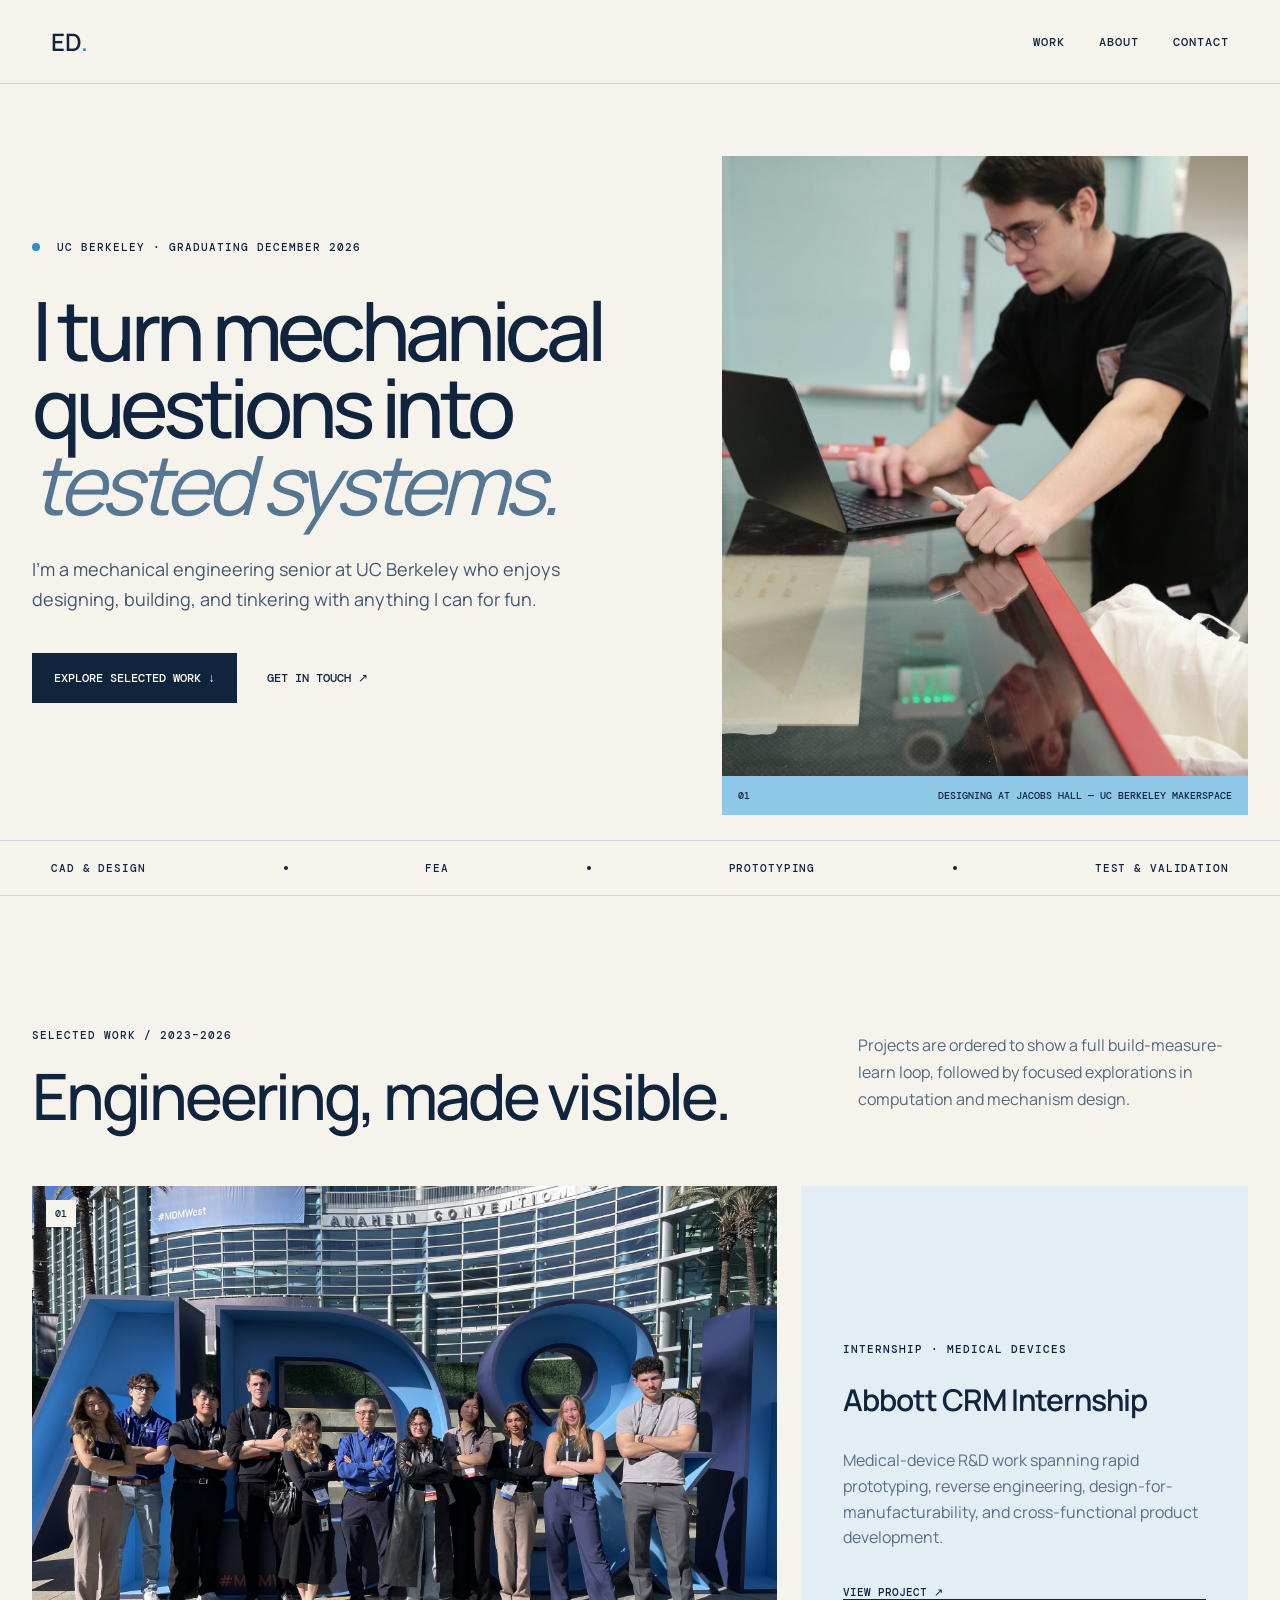
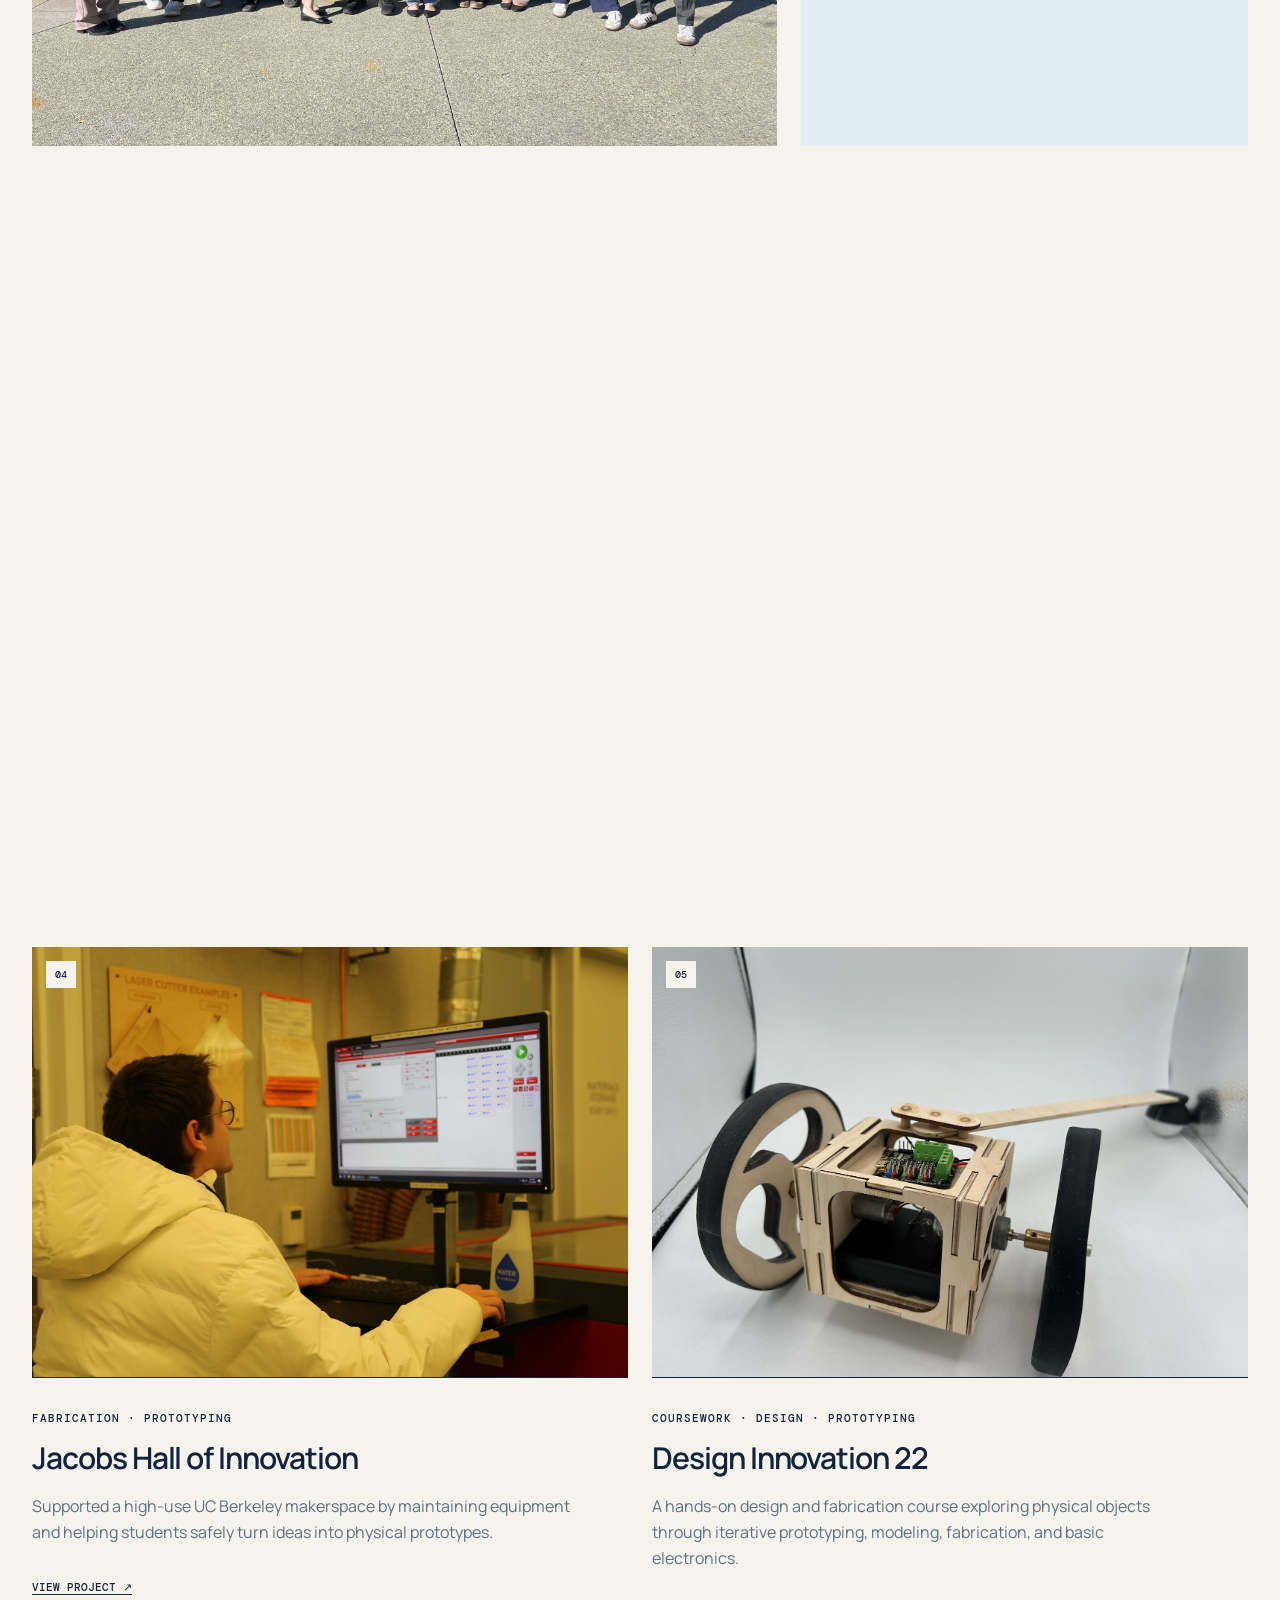
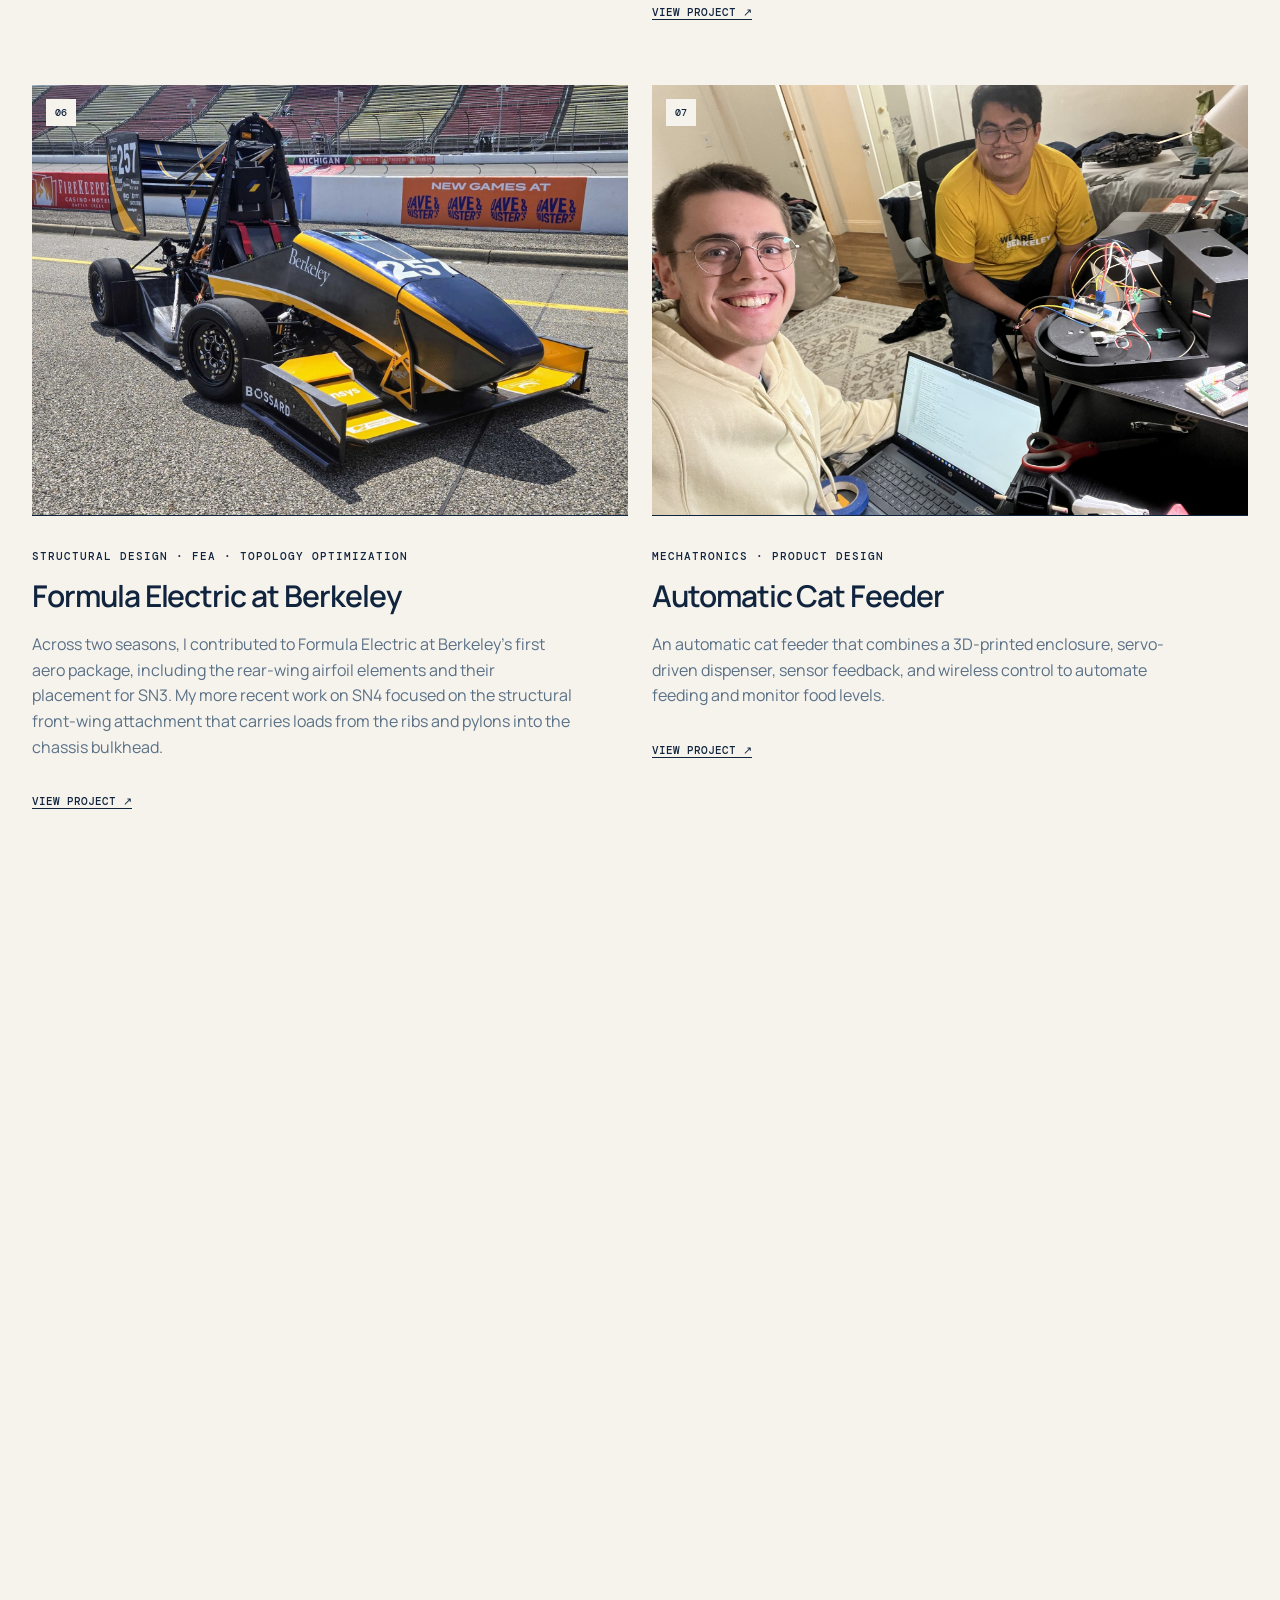
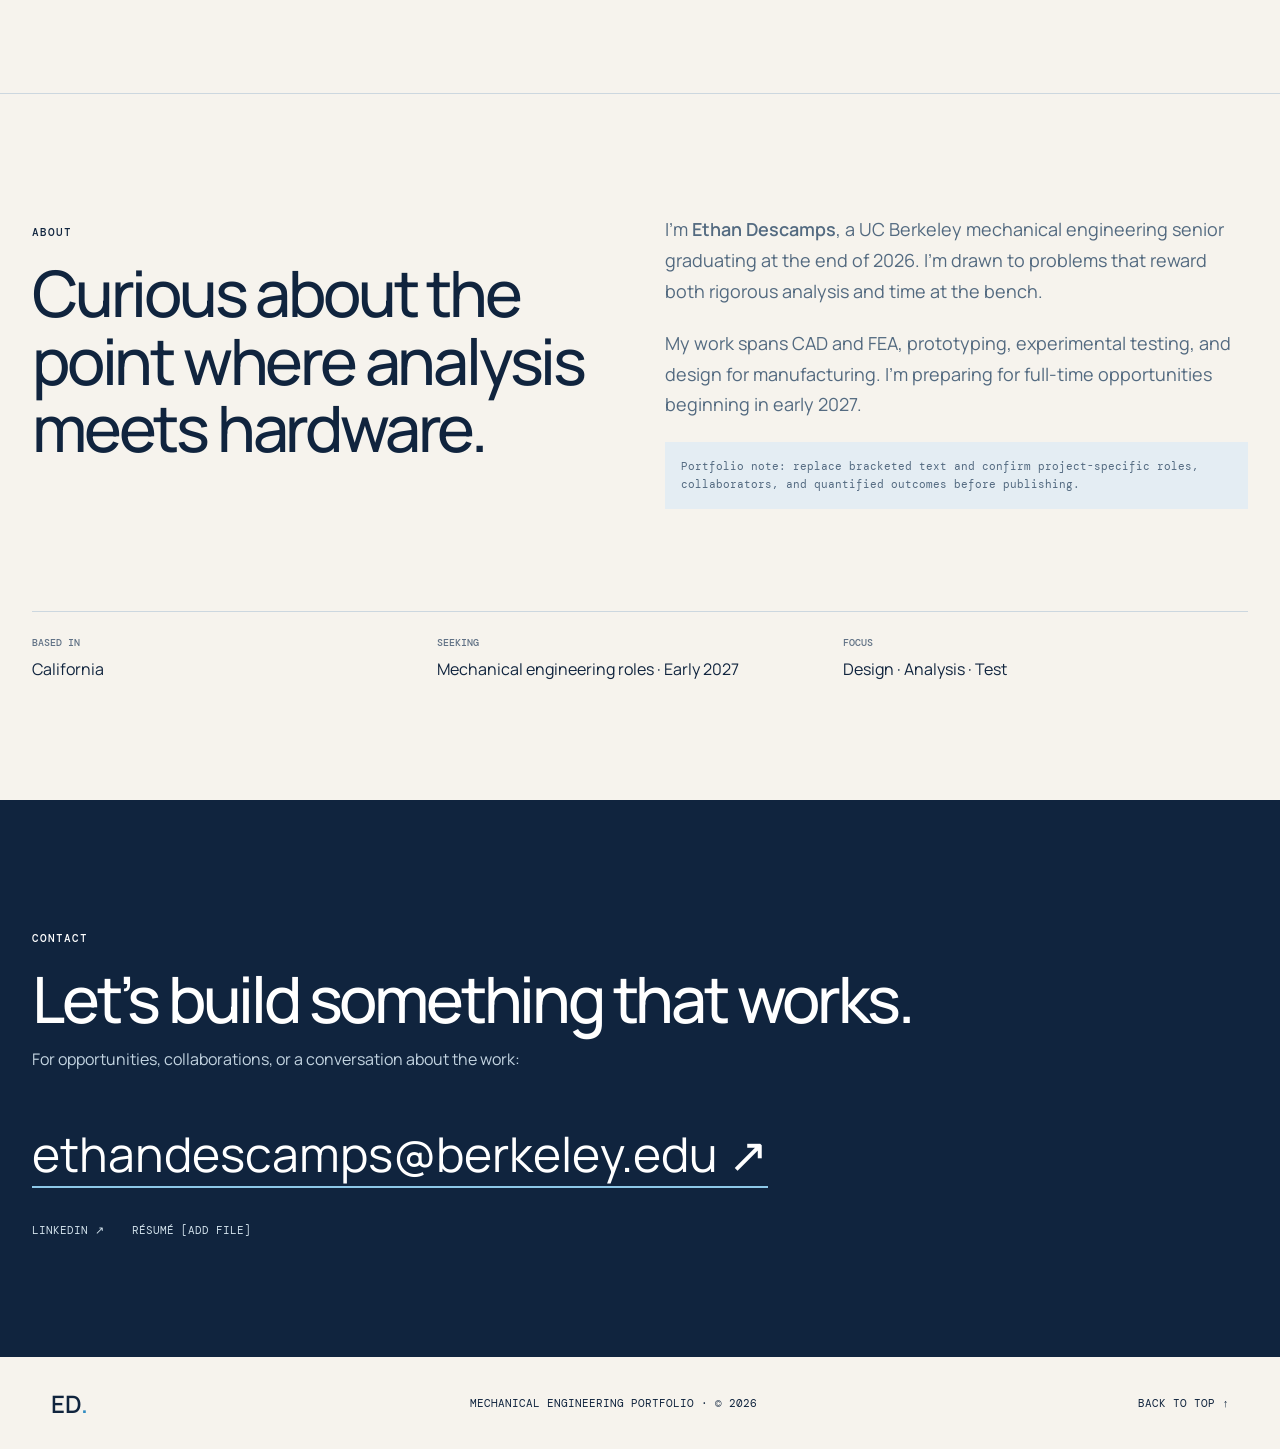
==== index.html @ 1cacf4c1 "Self-host portfolio typography" ====
<!doctype html>
<html lang="en">
<head>
  <meta charset="utf-8">
  <meta name="viewport" content="width=device-width, initial-scale=1">
  <meta name="description" content="Mechanical engineering portfolio — design, analysis, prototyping, and testing.">
  <title>Ethan Descamps — Mechanical Engineer</title>
  <link rel="stylesheet" href="styles.css?v=20260823type2">
  <script src="project.js?v=20260823bolognaintro" defer></script>
  <script src="app.js?v=20260823type2" defer></script>
</head>
<body>
  <header class="site-header">
    <a class="wordmark" href="#top" aria-label="Home">ED<span>.</span></a>
    <nav aria-label="Primary navigation">
      <a href="#work">Work</a><a href="#about">About</a><a href="#contact">Contact</a>
    </nav>
  </header>
  <main id="top">
    <section class="hero">
      <div class="hero-copy reveal">
        <p class="eyebrow"><span class="status-dot"></span> UC Berkeley · Graduating December 2026</p>
        <h1>I turn mechanical questions into <em>tested systems.</em></h1>
        <p class="lede">I’m a mechanical engineering senior at UC Berkeley who enjoys designing, building, and tinkering with anything I can for fun.</p>
        <div class="hero-actions"><a class="button primary" href="#work">Explore selected work ↓</a><a class="button text" href="#contact">Get in touch ↗</a></div>
      </div>
      <figure class="hero-visual reveal">
        <img id="landing-image" src="Jacobs Hall of Innovation/ethan/QK4A8929.JPG" alt="Engineering student prototyping in a workshop">
        <figcaption><span>01</span> Designing at Jacobs Hall — UC Berkeley makerspace</figcaption>
      </figure>
    </section>

    <section class="ticker" aria-label="Capabilities"><span>CAD & DESIGN</span><i></i><span>FEA</span><i></i><span>PROTOTYPING</span><i></i><span>TEST & VALIDATION</span></section>

    <section class="work section" id="work">
      <div class="section-head"><div><p class="eyebrow">Selected work / 2023–2026</p><h2>Engineering, made visible.</h2></div><p>Projects are ordered to show a full build-measure-learn loop, followed by focused explorations in computation and mechanism design.</p></div>
      <div class="project-grid" id="project-grid"></div>
    </section>

    <section class="about section" id="about">
      <div><p class="eyebrow">About</p><h2>Curious about the point where analysis meets hardware.</h2></div>
      <div class="about-copy"><p>I’m <strong>Ethan Descamps</strong>, a UC Berkeley mechanical engineering senior graduating at the end of 2026. I’m drawn to problems that reward both rigorous analysis and time at the bench.</p><p>My work spans CAD and FEA, prototyping, experimental testing, and design for manufacturing. I’m preparing for full-time opportunities beginning in early 2027.</p><p class="placeholder">Portfolio note: replace bracketed text and confirm project-specific roles, collaborators, and quantified outcomes before publishing.</p></div>
      <dl class="facts"><div><dt>Based in</dt><dd>California</dd></div><div><dt>Seeking</dt><dd>Mechanical engineering roles · Early 2027</dd></div><div><dt>Focus</dt><dd>Design · Analysis · Test</dd></div></dl>
    </section>
    <section class="contact section" id="contact"><p class="eyebrow">Contact</p><h2>Let’s build something that works.</h2><p>For opportunities, collaborations, or a conversation about the work:</p><a href="mailto:ethandescamps@berkeley.edu">ethandescamps@berkeley.edu ↗</a><div class="contact-links"><a href="https://www.linkedin.com/in/ethan-descamps">LinkedIn ↗</a><a href="#">Résumé [add file]</a></div></section>
  </main>
  <footer><a class="wordmark" href="#top">ED<span>.</span></a><p>Mechanical engineering portfolio · © 2026</p><a href="#top">Back to top ↑</a></footer>
</body>
</html>
---- styles.css ----
@font-face{font-family:"Manrope";font-style:normal;font-weight:400;font-display:swap;src:url("fonts/manrope-400.ttf") format("truetype")}@font-face{font-family:"Manrope";font-style:normal;font-weight:500;font-display:swap;src:url("fonts/manrope-500.ttf") format("truetype")}@font-face{font-family:"Manrope";font-style:normal;font-weight:600;font-display:swap;src:url("fonts/manrope-600.ttf") format("truetype")}@font-face{font-family:"DM Mono";font-style:normal;font-weight:400;font-display:swap;src:url("fonts/dm-mono-400.ttf") format("truetype")}@font-face{font-family:"DM Mono";font-style:normal;font-weight:500;font-display:swap;src:url("fonts/dm-mono-500.ttf") format("truetype")}:root{--font-sans:"Manrope",Inter,-apple-system,BlinkMacSystemFont,"Segoe UI",Arial,sans-serif;--font-mono:"DM Mono",ui-monospace,SFMono-Regular,Menlo,Consolas,monospace;--ink:#10243e;--paper:#f6f3ed;--green:#8dc8e8;--muted:#607185;--line:#ccd7df;--max:1320px}*{box-sizing:border-box}html{scroll-behavior:smooth}body{margin:0;background:var(--paper);color:var(--ink);font-family:var(--font-sans)}a{color:inherit;text-decoration:none}img{display:block;width:100%;height:100%;object-fit:cover}.site-header{height:84px;display:flex;align-items:center;justify-content:space-between;padding:0 max(4vw,28px);border-bottom:1px solid var(--line);position:relative;z-index:2}.wordmark{font:600 24px var(--font-sans)}.wordmark span{color:#308cc2}.site-header nav{display:flex;gap:34px;font:500 12px var(--font-mono);text-transform:uppercase;letter-spacing:.08em}.site-header nav a:hover{opacity:.55}.hero{max-width:var(--max);margin:auto;min-height:720px;padding:72px 32px 64px;display:grid;grid-template-columns:1.08fr .92fr;gap:72px;align-items:center}.eyebrow,.tags{font:500 11px var(--font-mono);letter-spacing:.09em;text-transform:uppercase}.status-dot{display:inline-block;width:8px;height:8px;border-radius:50%;background:#308cc2;margin-right:9px}.hero h1{font-size:clamp(52px,6.4vw,96px);line-height:.94;letter-spacing:-.065em;margin:38px 0 32px;font-weight:500;max-width:850px}.hero h1 em{font-weight:400;color:#557794}.lede{font-size:18px;line-height:1.65;max-width:650px;color:#3f5870}.hero-actions{display:flex;align-items:center;gap:30px;margin-top:38px}.button{font:500 12px var(--font-mono);text-transform:uppercase}.button.primary{background:var(--ink);color:white;padding:17px 22px}.button.primary:hover{background:#1d466d}.hero-visual{margin:0;align-self:stretch;max-height:620px;position:relative}.hero-visual img{filter:saturate(.8);object-position:50% 35%}.hero-visual figcaption{display:flex;justify-content:space-between;background:var(--green);padding:13px 16px;font:500 10px var(--font-mono);text-transform:uppercase}.ticker{border-block:1px solid var(--line);padding:20px max(4vw,28px);display:flex;gap:28px;align-items:center;justify-content:space-between;overflow:hidden;white-space:nowrap;font:500 11px var(--font-mono);letter-spacing:.08em}.ticker i{width:4px;height:4px;background:var(--ink);border-radius:50%}.section{max-width:var(--max);margin:auto;padding:120px 32px}.section-head{display:grid;grid-template-columns:1fr 390px;align-items:end;gap:50px;margin-bottom:56px}.section h2{font-size:clamp(40px,5vw,68px);line-height:1.05;letter-spacing:-.05em;font-weight:500;margin:20px 0 0}.section-head>p,.about-copy{color:#536a80;line-height:1.7}.project-grid{display:grid;grid-template-columns:1fr 1fr;gap:64px 24px}.project-card{display:block}.project-card.featured{grid-column:1/-1;display:grid;grid-template-columns:1.25fr .75fr;gap:24px;align-items:stretch}.card-image{height:430px;position:relative;background:#dce8ef;overflow:hidden}.featured .card-image{height:560px}.card-image img{transition:transform .6s ease}.project-card:hover .card-image img{transform:scale(1.025)}.card-image.contain img{object-fit:contain;padding:45px}.index{position:absolute;top:14px;left:14px;background:var(--paper);padding:7px 9px;font:500 10px var(--font-mono)}.card-copy{padding-top:22px;border-top:1px solid var(--ink)}.featured .card-copy{padding:42px;display:flex;flex-direction:column;justify-content:center;background:#e2edf4;border:0}.card-copy h3{font-size:30px;letter-spacing:-.035em;margin:12px 0}.card-copy>p:not(.tags){color:#597086;line-height:1.6;max-width:540px}.link{display:inline-block;margin-top:18px;font:500 11px var(--font-mono);text-transform:uppercase;border-bottom:1px solid}.about{border-top:1px solid var(--line);display:grid;grid-template-columns:1fr 1fr;gap:50px}.about-copy{font-size:18px}.about-copy p{margin:0 0 22px}.placeholder{font:400 11px/1.6 var(--font-mono)!important;background:#e4edf3;padding:16px}.facts{grid-column:1/-1;display:grid;grid-template-columns:repeat(3,1fr);border-top:1px solid var(--line);margin:30px 0 0}.facts div{padding:24px 20px 0 0}.facts dt{font:500 10px var(--font-mono);text-transform:uppercase;color:var(--muted);margin-bottom:9px}.facts dd{margin:0}.contact{background:var(--ink);color:white;max-width:none;padding-left:max(calc((100vw - var(--max))/2 + 32px),32px)}.contact h2{max-width:900px}.contact>p:not(.eyebrow){color:#c3d4e1}.contact>a{font-size:clamp(24px,4vw,48px);border-bottom:2px solid var(--green);display:inline-block;margin:35px 0}.contact-links{display:flex;gap:28px;font:11px var(--font-mono);text-transform:uppercase;color:#d0e0ea}footer{padding:28px max(4vw,28px);display:flex;justify-content:space-between;align-items:center;font:11px var(--font-mono);text-transform:uppercase}.reveal{opacity:0;transform:translateY(16px);transition:.65s ease}.reveal.visible{opacity:1;transform:none}
/* Case studies */.case-hero{max-width:var(--max);margin:auto;padding:76px 32px 56px}.back{font:500 11px var(--font-mono);text-transform:uppercase}.case-hero h1{font-size:clamp(54px,8vw,112px);line-height:.9;letter-spacing:-.07em;font-weight:500;margin:70px 0 38px;max-width:1100px}.case-intro{display:grid;grid-template-columns:1.4fr .6fr;gap:70px;border-top:1px solid;padding-top:28px}.case-intro .summary{font-size:21px;line-height:1.55;color:#4f5953;max-width:760px}.case-meta{display:grid;grid-template-columns:1fr 1fr;gap:22px}.case-meta dt{font:10px var(--font-mono);text-transform:uppercase;color:var(--muted);margin-bottom:6px}.case-meta dd{font-size:13px;margin:0}.case-media{height:min(72vw,760px);background:#dfe2da}.case-media img{object-position:center}.case-body{max-width:1050px;margin:auto;padding:110px 32px}.case-block{display:grid;grid-template-columns:190px 1fr;gap:70px;padding:60px 0;border-top:1px solid var(--line)}.case-block h2{font:500 11px var(--font-mono);text-transform:uppercase;letter-spacing:.08em;margin:0}.case-block h3{font-size:34px;letter-spacing:-.035em;margin:0 0 20px}.case-block p,.case-block li{font-size:17px;line-height:1.75;color:#55605a}.case-block .callout{background:#e3e7dc;border-left:4px solid #78b727;padding:20px;font:12px/1.65 var(--font-mono);color:#3d4842}.gallery-two{display:grid;grid-template-columns:1fr 1fr;gap:20px;max-width:var(--max);margin:auto;padding:0 32px 110px}.gallery-two figure{margin:0}.gallery-two img{height:420px;background:#e1e3dd;object-fit:contain}.gallery-two figcaption{font:10px/1.5 var(--font-mono);text-transform:uppercase;margin-top:10px}.next-project{display:flex;justify-content:space-between;align-items:center;background:var(--green);padding:60px max(4vw,32px);font-size:32px;letter-spacing:-.03em}
@media(max-width:800px){.site-header{height:68px}.site-header nav{gap:18px}.hero{grid-template-columns:1fr;padding-top:48px;gap:36px}.hero-visual{height:480px}.ticker{justify-content:flex-start}.section{padding:82px 22px}.section-head,.about,.case-intro{grid-template-columns:1fr}.project-grid{grid-template-columns:1fr}.project-card.featured{grid-column:auto;display:block}.featured .card-image,.card-image{height:400px}.featured .card-copy{padding:24px}.facts{grid-template-columns:1fr}.case-hero{padding:45px 22px}.case-hero h1{margin-top:55px}.case-block{grid-template-columns:1fr;gap:24px}.gallery-two{grid-template-columns:1fr;padding:0 22px 80px}.gallery-two img{height:330px}footer{align-items:flex-start;gap:20px}footer p{display:none}}
@media(prefers-reduced-motion:reduce){html{scroll-behavior:auto}.reveal{opacity:1;transform:none;transition:none}}
.subprojects{max-width:var(--max);margin:auto;padding:0 32px 110px}.subprojects>.eyebrow{margin-bottom:30px}.subproject{display:grid;grid-template-columns:1fr 1fr;gap:50px;padding:52px 0;border-top:1px solid var(--line);align-items:center}.subproject>div>span{font:500 10px var(--font-mono)}.subproject h2{font-size:42px;letter-spacing:-.04em;margin:14px 0}.subproject p{color:#56605a;line-height:1.7}.subproject img{height:420px;object-fit:cover}.subproject .callout{font:11px/1.6 var(--font-mono);background:#e3e7dc;padding:16px}@media(max-width:800px){.subproject{grid-template-columns:1fr}.subproject img{height:330px}}
.subproject-gallery{grid-column:1/-1;display:grid;grid-template-columns:repeat(4,1fr);gap:16px}.subproject-gallery figure{margin:0}.subproject-gallery img{height:260px}.subproject-gallery figcaption{font:10px/1.5 var(--font-mono);text-transform:uppercase;margin-top:8px}@media(max-width:800px){.subproject-gallery{grid-template-columns:1fr 1fr}.subproject-gallery img{height:220px}}
.contain-media{object-fit:contain!important;padding:7vw}.media-placeholder{width:100%;height:100%;min-height:260px;display:grid;place-items:center;background:repeating-linear-gradient(135deg,#e2edf4,#e2edf4 18px,#d4e3ec 18px,#d4e3ec 36px);color:#536a80}.media-placeholder span{background:var(--paper);border:1px solid var(--line);padding:14px 18px;font:500 10px var(--font-mono);text-transform:uppercase;letter-spacing:.08em}
.bologna-hero{object-fit:contain!important;padding:24px}

/* Blue theme refinements for project pages */
.case-intro .summary,.case-block p,.case-block li,.subproject p{color:#536a80}.case-media,.gallery-two img{background:#dce8ef}.case-block .callout{background:#e4edf3;border-left-color:#4c9bc9;color:#38566f}.subproject .callout{background:#e4edf3}
.gallery-two video{display:block;width:100%;height:420px;background:#dce8ef;object-fit:contain}
.formula-car-hero{object-fit:cover!important;object-position:center 62%!important}
.hope-hero{object-fit:cover!important;object-position:center 12%!important}
.closing-media{margin:0}.closing-media img{object-position:center}
.project-story{max-width:var(--max);margin:auto;padding:0 32px 110px}.story-intro{max-width:900px;padding:20px 0 70px;border-top:1px solid var(--line)}.story-intro h2{font-size:clamp(42px,6vw,76px);line-height:1.02;letter-spacing:-.055em;font-weight:500;margin:22px 0}.story-section{display:grid;grid-template-columns:.72fr 1.28fr;gap:72px;padding:72px 0;border-top:1px solid var(--line);align-items:start}.story-copy{position:sticky;top:32px}.story-copy h2{font-size:clamp(30px,3.5vw,48px);line-height:1.08;letter-spacing:-.045em;font-weight:500;margin:18px 0}.story-copy>p:last-child{color:#536a80;font-size:16px;line-height:1.75}.story-media{display:grid;grid-template-columns:1fr 1fr;gap:18px}.story-media figure{margin:0}.story-media img{height:auto;aspect-ratio:16/9;object-fit:contain;background:#fff;border:1px solid var(--line)}.story-media figcaption{font:10px/1.5 var(--font-mono);text-transform:uppercase;margin-top:9px;color:#536a80}
@media(max-width:800px){.project-story{padding:0 22px 80px}.story-section{grid-template-columns:1fr;gap:28px;padding:52px 0}.story-copy{position:static}.story-media{grid-template-columns:1fr}}
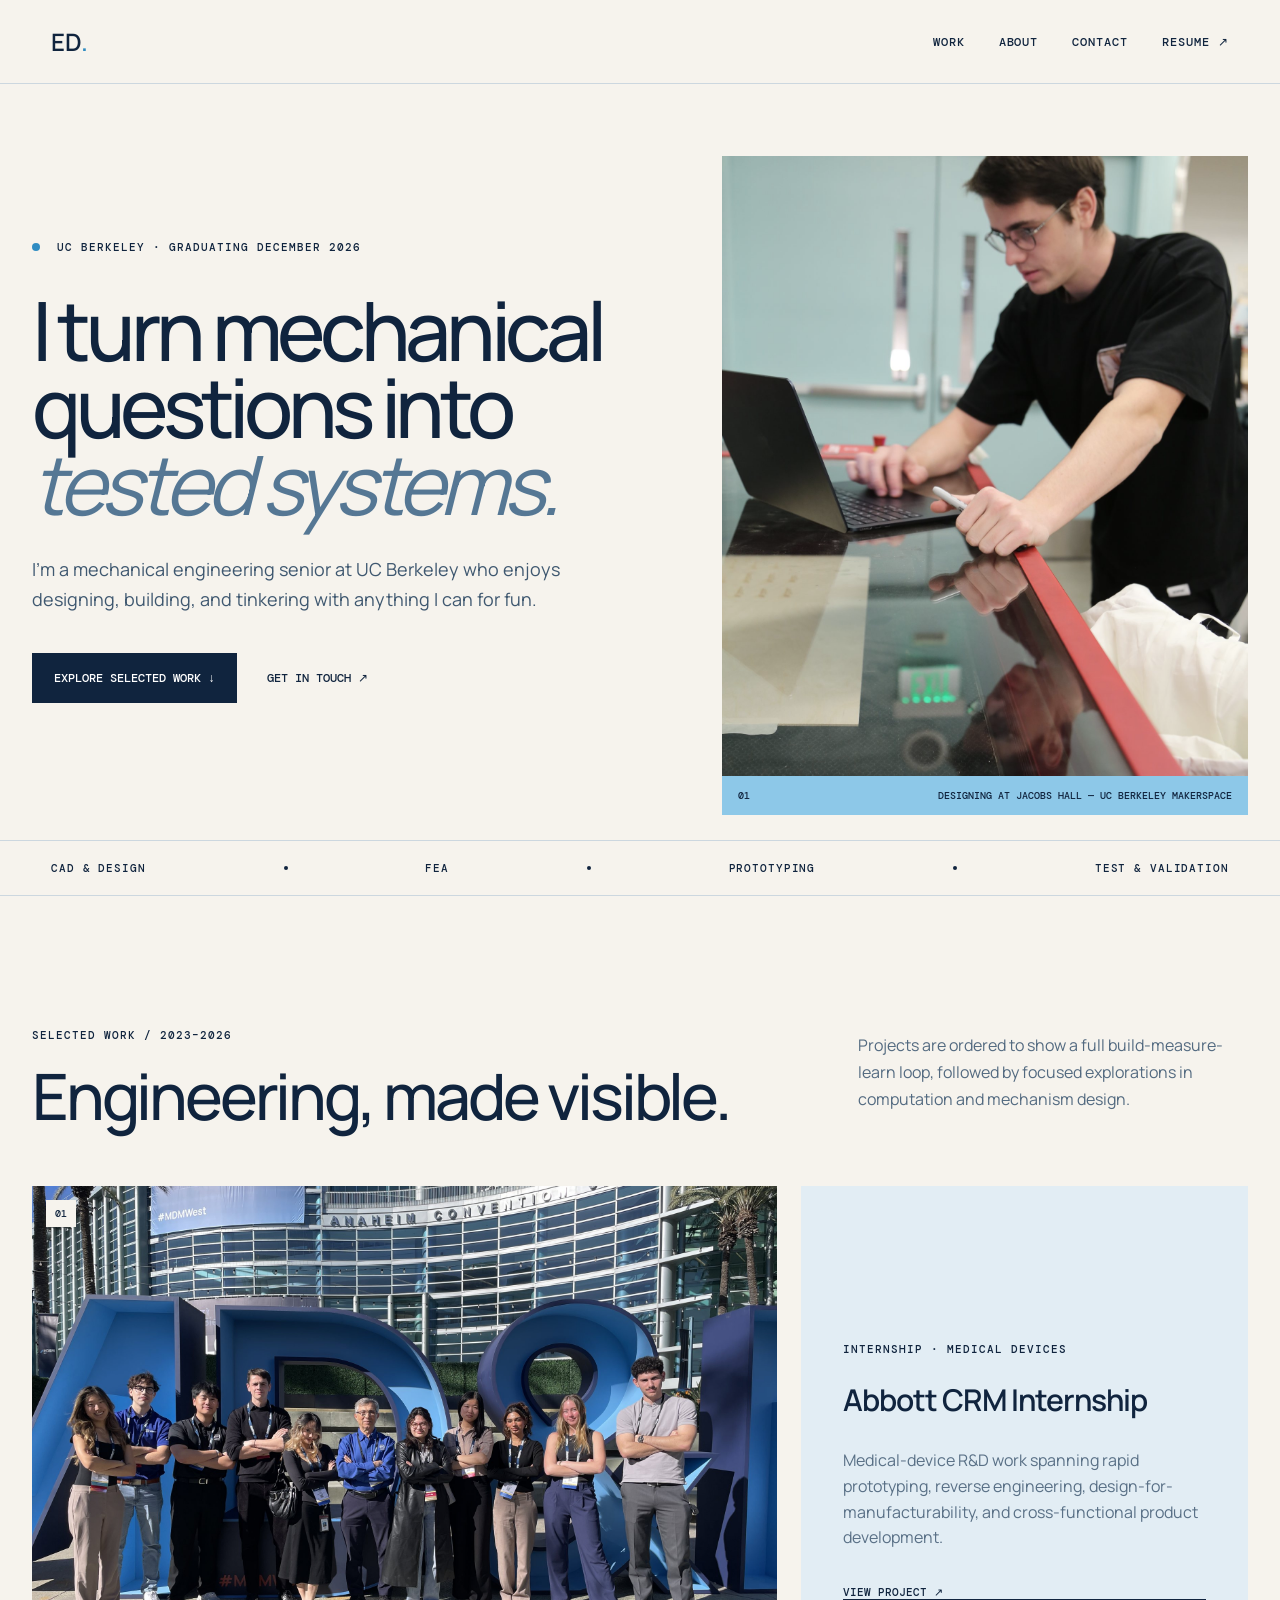
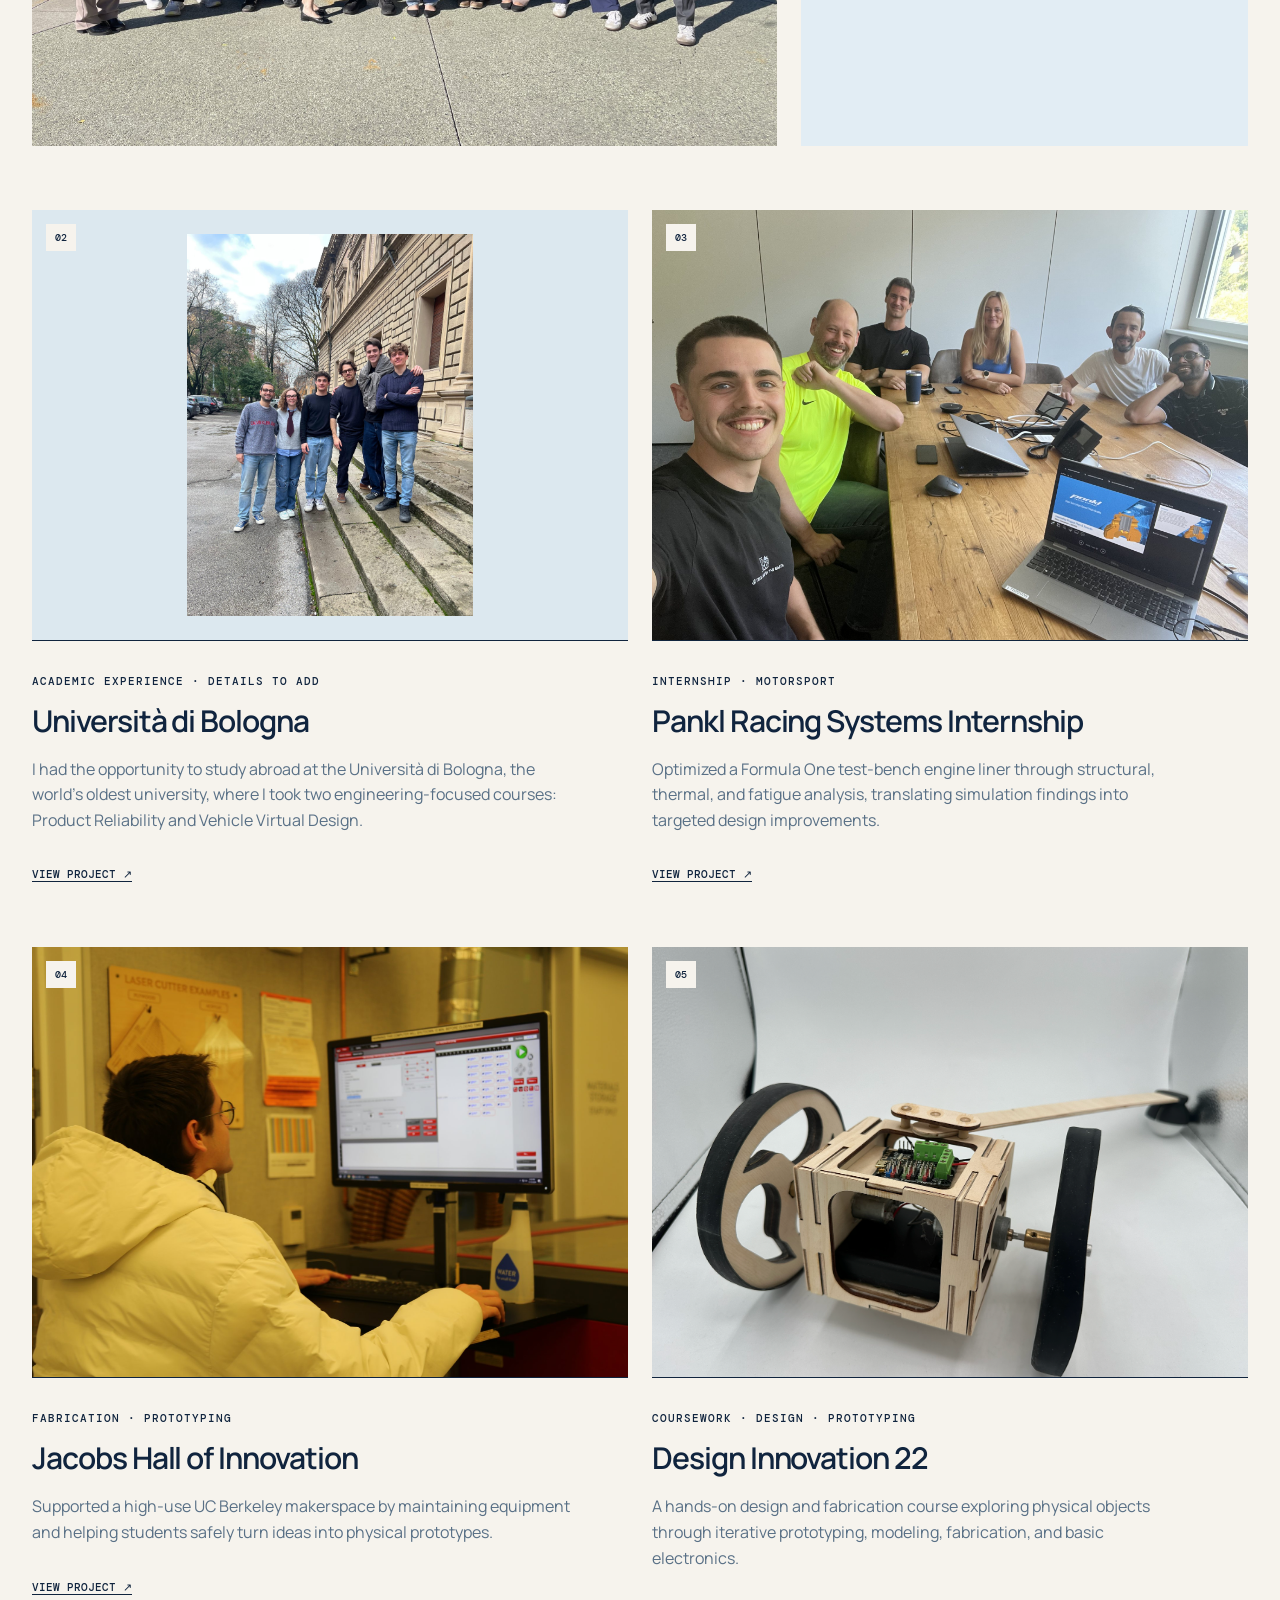
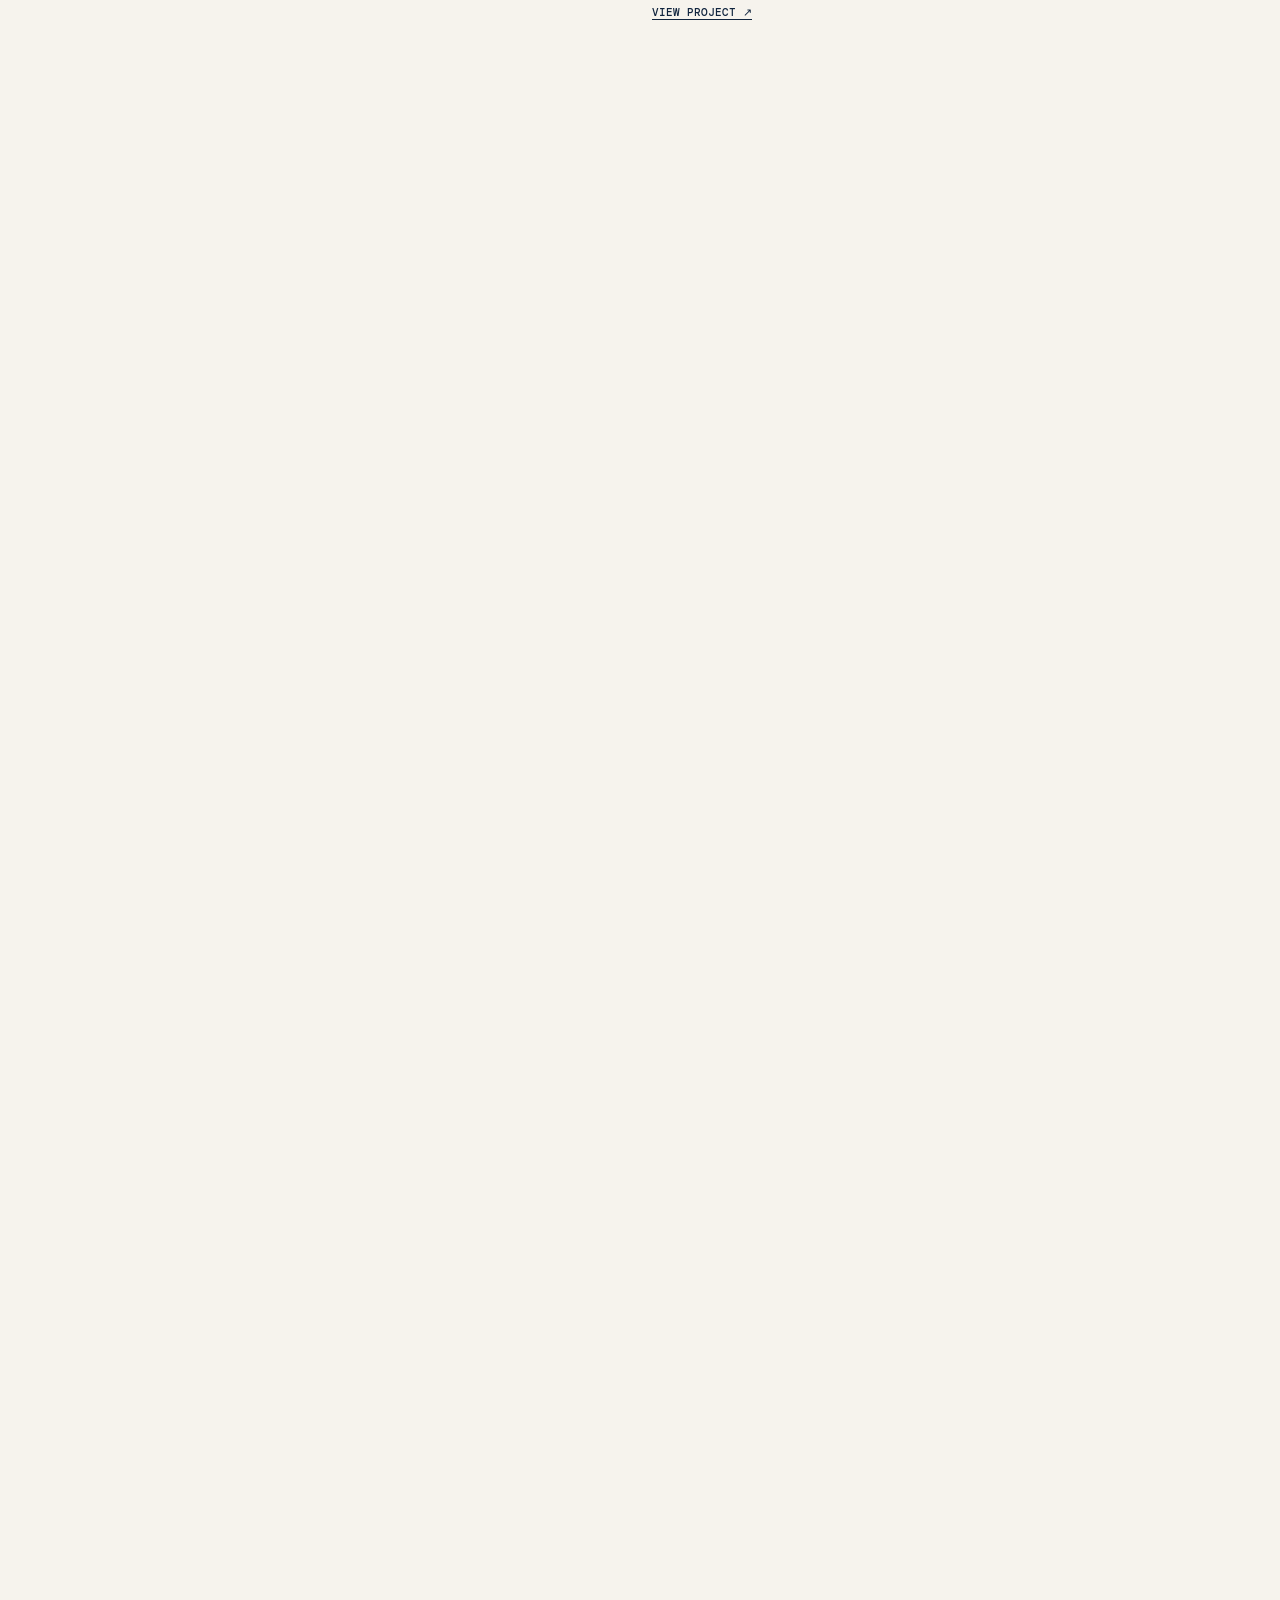
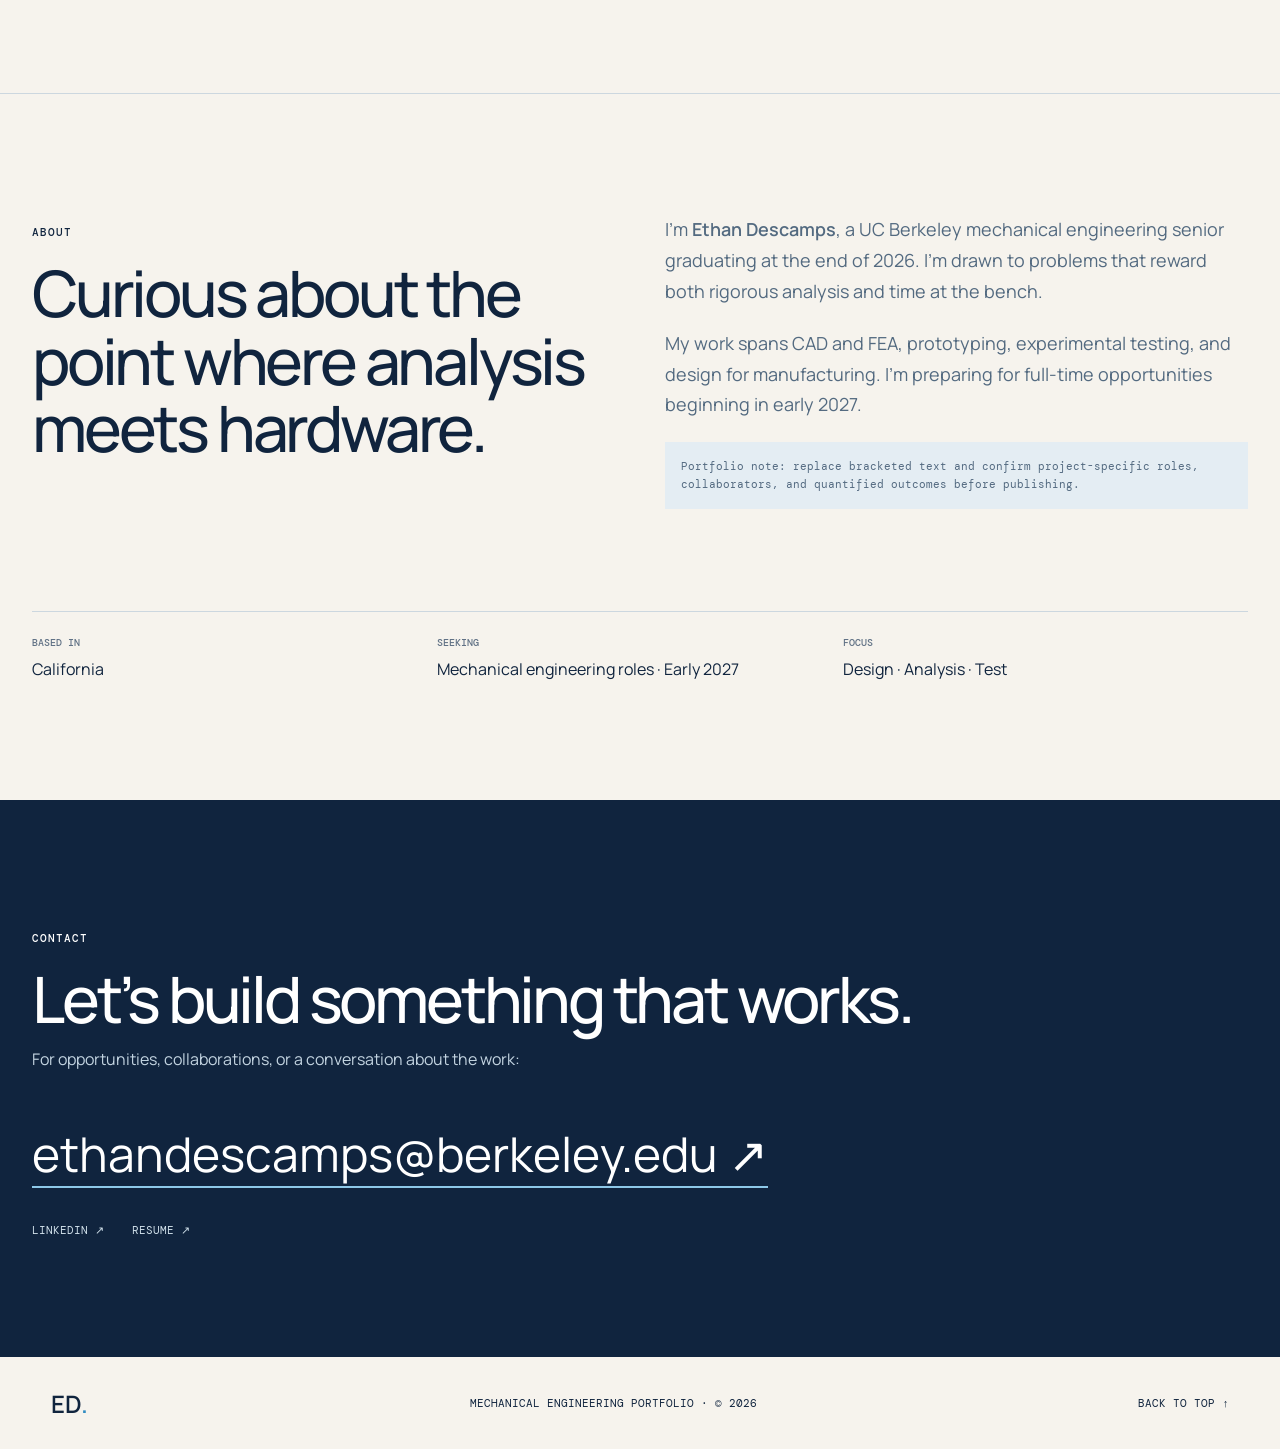
==== commit ea039403: "Add public resume link" ====
--- a/index.html
+++ b/index.html
@@ -5,15 +5,15 @@
   <meta name="viewport" content="width=device-width, initial-scale=1">
   <meta name="description" content="Mechanical engineering portfolio — design, analysis, prototyping, and testing.">
   <title>Ethan Descamps — Mechanical Engineer</title>
-  <link rel="stylesheet" href="styles.css?v=20260823type2">
+  <link rel="stylesheet" href="styles.css?v=20260823resume">
   <script src="project.js?v=20260823bolognaintro" defer></script>
-  <script src="app.js?v=20260823type2" defer></script>
+  <script src="app.js?v=20260823resume" defer></script>
 </head>
 <body>
   <header class="site-header">
     <a class="wordmark" href="#top" aria-label="Home">ED<span>.</span></a>
     <nav aria-label="Primary navigation">
-      <a href="#work">Work</a><a href="#about">About</a><a href="#contact">Contact</a>
+      <a href="#work">Work</a><a href="#about">About</a><a href="#contact">Contact</a><a href="Ethan-Descamps-Resume.pdf" target="_blank" rel="noopener">Resume ↗</a>
     </nav>
   </header>
   <main id="top">
@@ -42,7 +42,7 @@
       <div class="about-copy"><p>I’m <strong>Ethan Descamps</strong>, a UC Berkeley mechanical engineering senior graduating at the end of 2026. I’m drawn to problems that reward both rigorous analysis and time at the bench.</p><p>My work spans CAD and FEA, prototyping, experimental testing, and design for manufacturing. I’m preparing for full-time opportunities beginning in early 2027.</p><p class="placeholder">Portfolio note: replace bracketed text and confirm project-specific roles, collaborators, and quantified outcomes before publishing.</p></div>
       <dl class="facts"><div><dt>Based in</dt><dd>California</dd></div><div><dt>Seeking</dt><dd>Mechanical engineering roles · Early 2027</dd></div><div><dt>Focus</dt><dd>Design · Analysis · Test</dd></div></dl>
     </section>
-    <section class="contact section" id="contact"><p class="eyebrow">Contact</p><h2>Let’s build something that works.</h2><p>For opportunities, collaborations, or a conversation about the work:</p><a href="mailto:ethandescamps@berkeley.edu">ethandescamps@berkeley.edu ↗</a><div class="contact-links"><a href="https://www.linkedin.com/in/ethan-descamps">LinkedIn ↗</a><a href="#">Résumé [add file]</a></div></section>
+    <section class="contact section" id="contact"><p class="eyebrow">Contact</p><h2>Let’s build something that works.</h2><p>For opportunities, collaborations, or a conversation about the work:</p><a href="mailto:ethandescamps@berkeley.edu">ethandescamps@berkeley.edu ↗</a><div class="contact-links"><a href="https://www.linkedin.com/in/ethan-descamps">LinkedIn ↗</a><a href="Ethan-Descamps-Resume.pdf" target="_blank" rel="noopener">Resume ↗</a></div></section>
   </main>
   <footer><a class="wordmark" href="#top">ED<span>.</span></a><p>Mechanical engineering portfolio · © 2026</p><a href="#top">Back to top ↑</a></footer>
 </body>
--- a/styles.css
+++ b/styles.css
@@ -15,3 +15,4 @@
 .closing-media{margin:0}.closing-media img{object-position:center}
 .project-story{max-width:var(--max);margin:auto;padding:0 32px 110px}.story-intro{max-width:900px;padding:20px 0 70px;border-top:1px solid var(--line)}.story-intro h2{font-size:clamp(42px,6vw,76px);line-height:1.02;letter-spacing:-.055em;font-weight:500;margin:22px 0}.story-section{display:grid;grid-template-columns:.72fr 1.28fr;gap:72px;padding:72px 0;border-top:1px solid var(--line);align-items:start}.story-copy{position:sticky;top:32px}.story-copy h2{font-size:clamp(30px,3.5vw,48px);line-height:1.08;letter-spacing:-.045em;font-weight:500;margin:18px 0}.story-copy>p:last-child{color:#536a80;font-size:16px;line-height:1.75}.story-media{display:grid;grid-template-columns:1fr 1fr;gap:18px}.story-media figure{margin:0}.story-media img{height:auto;aspect-ratio:16/9;object-fit:contain;background:#fff;border:1px solid var(--line)}.story-media figcaption{font:10px/1.5 var(--font-mono);text-transform:uppercase;margin-top:9px;color:#536a80}
 @media(max-width:800px){.project-story{padding:0 22px 80px}.story-section{grid-template-columns:1fr;gap:28px;padding:52px 0}.story-copy{position:static}.story-media{grid-template-columns:1fr}}
+@media(max-width:520px){.site-header{padding-inline:16px}.site-header nav{gap:10px;font-size:10px}}
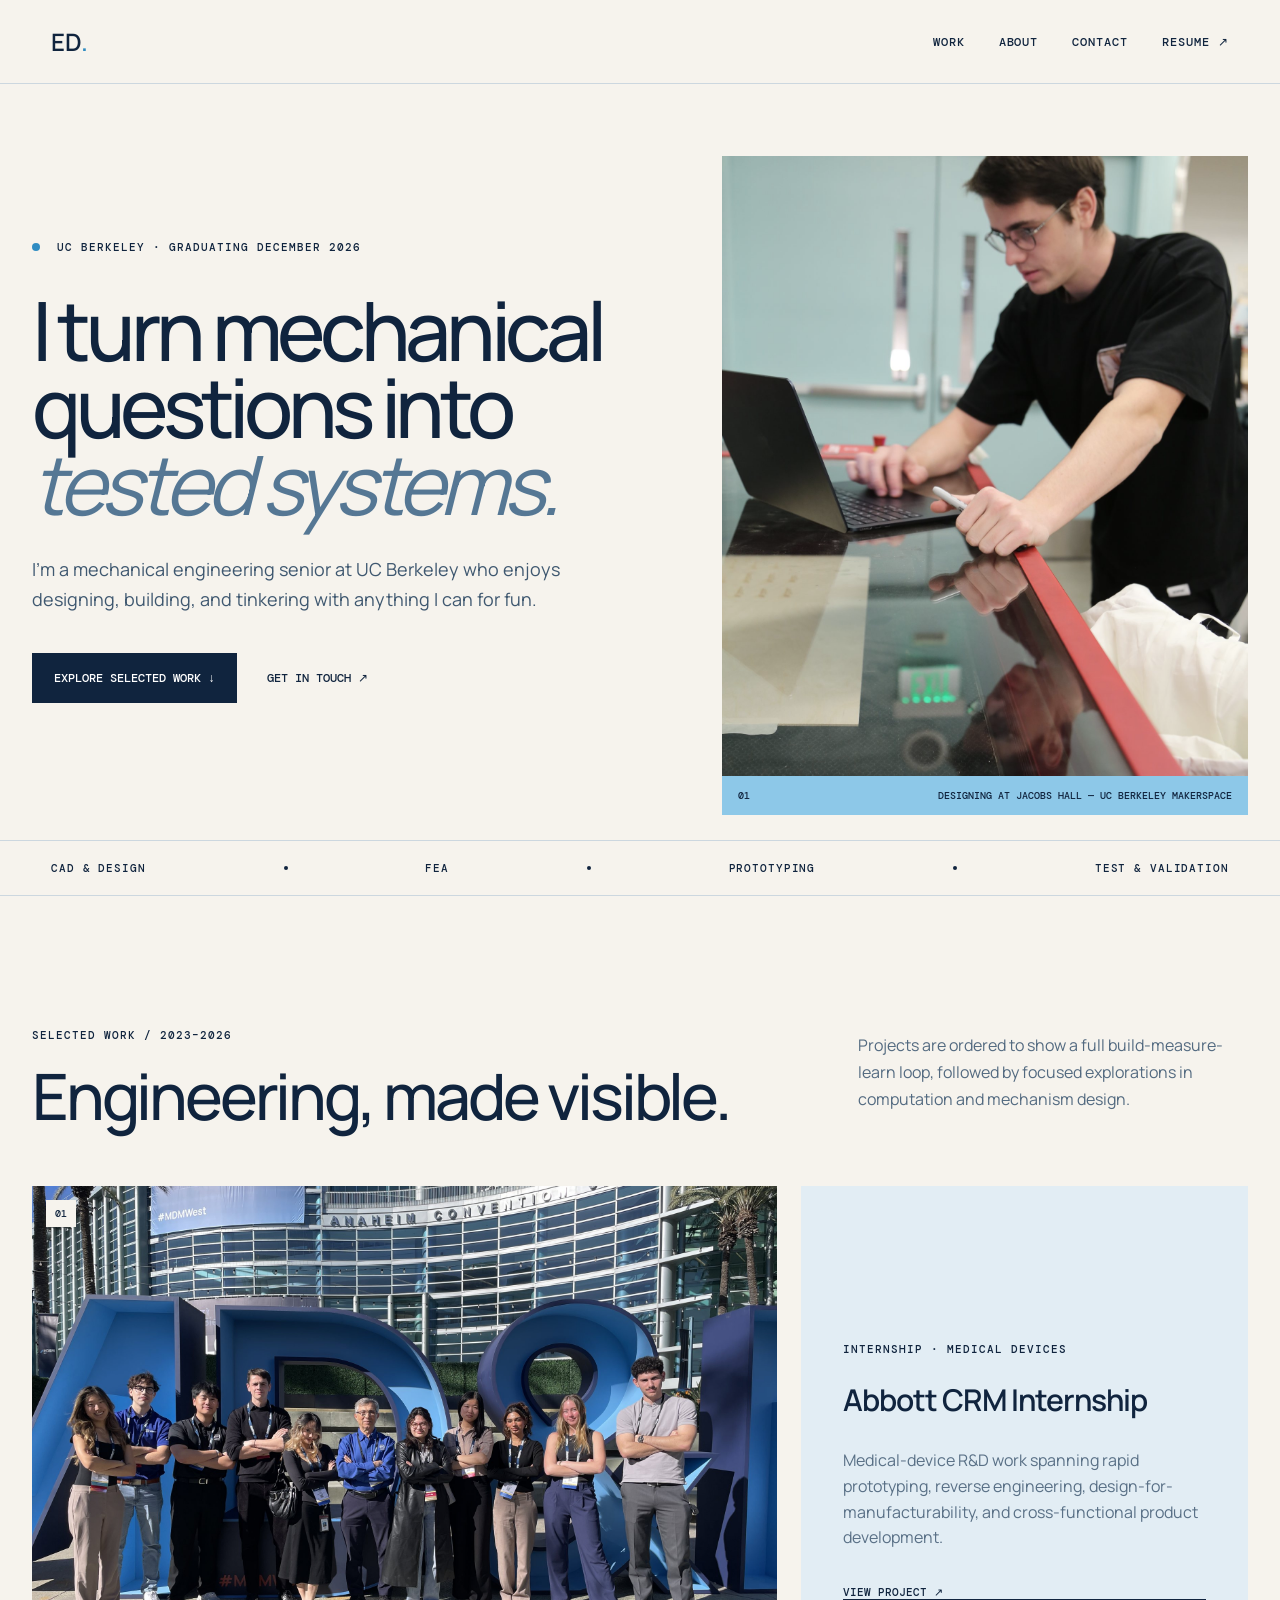
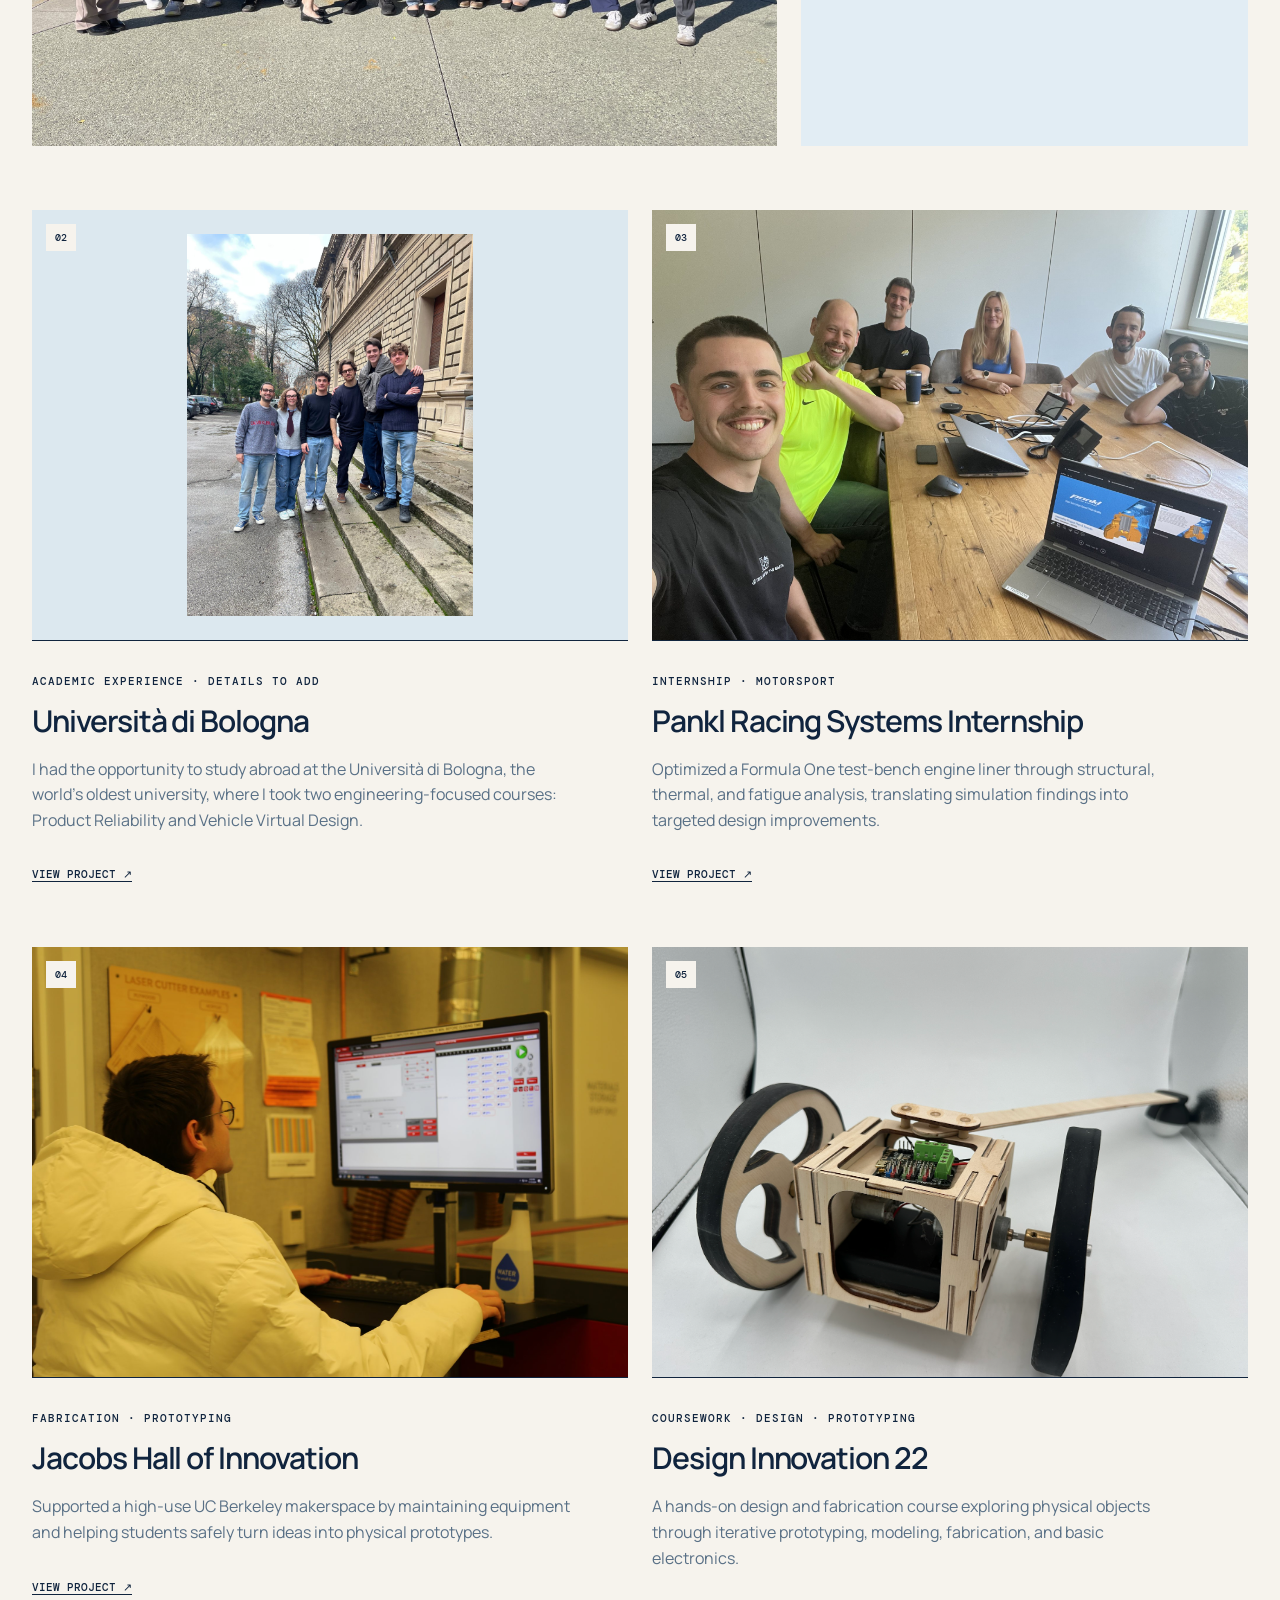
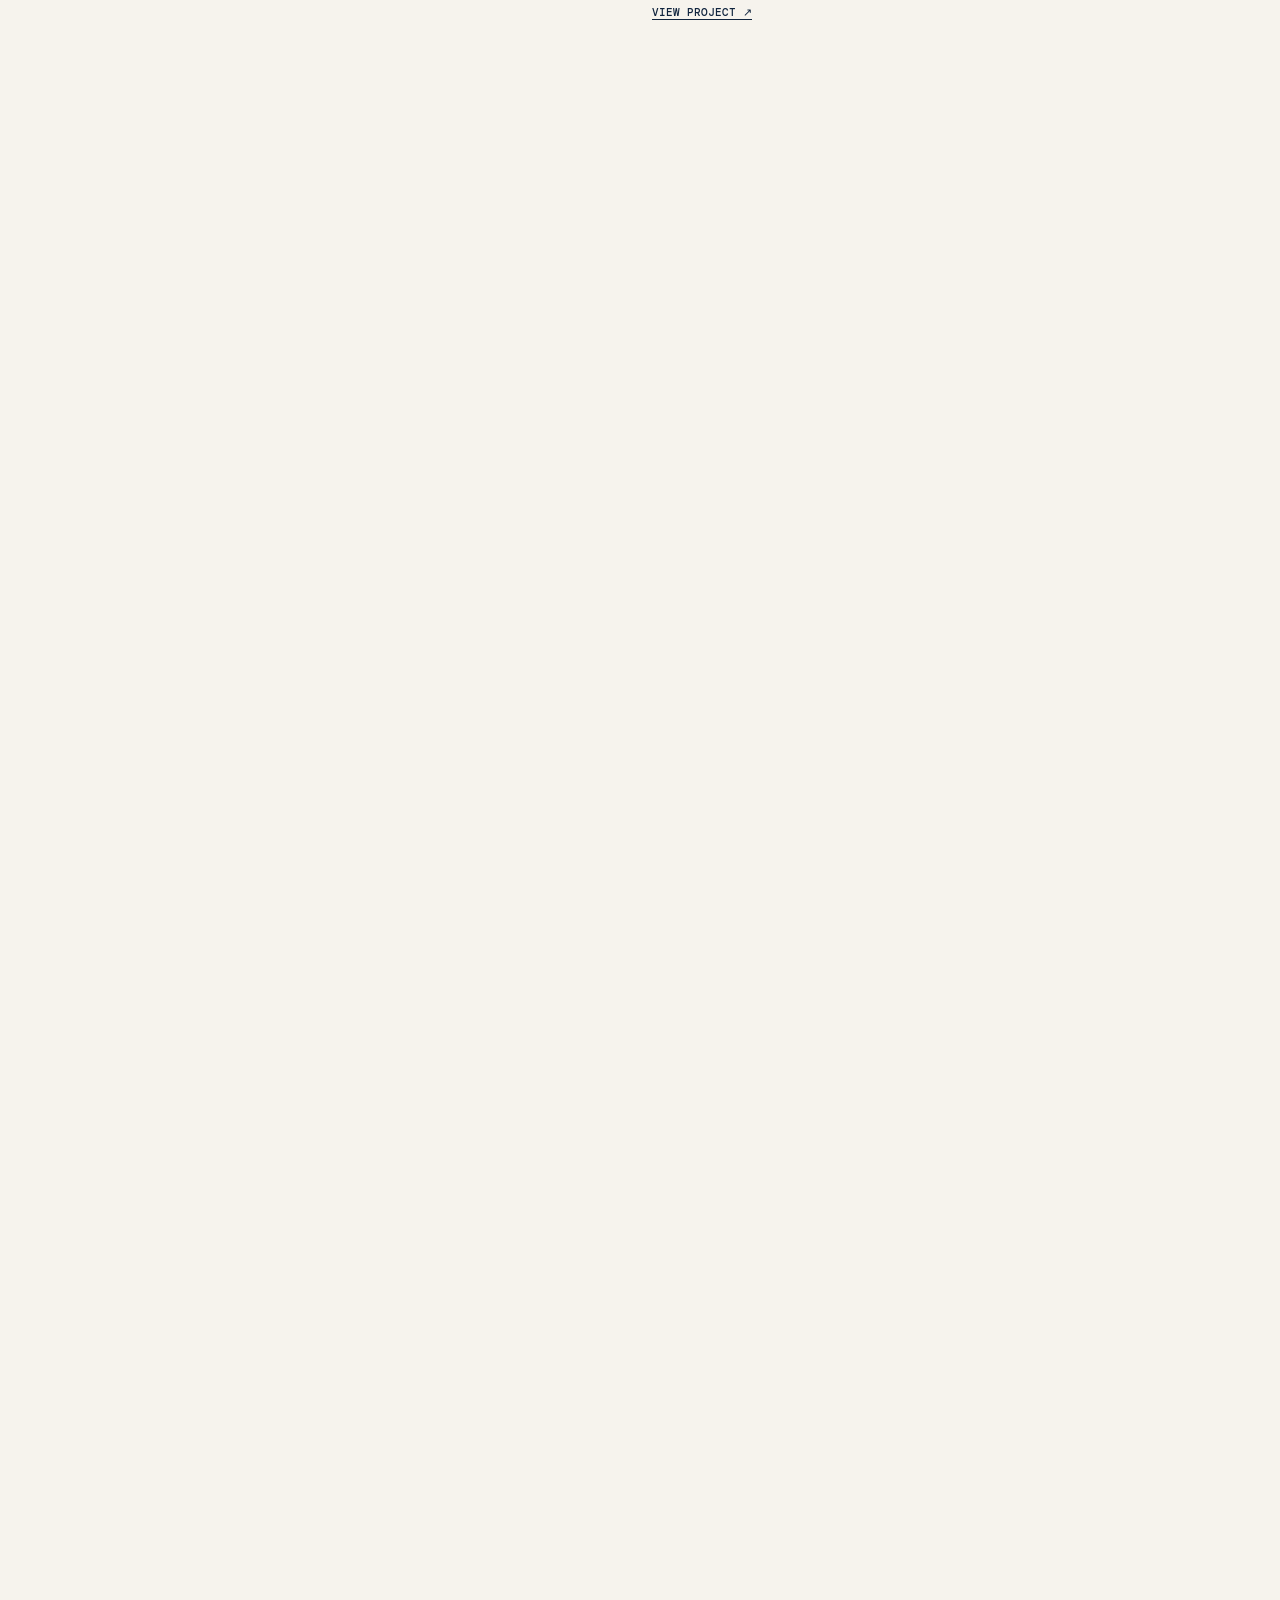
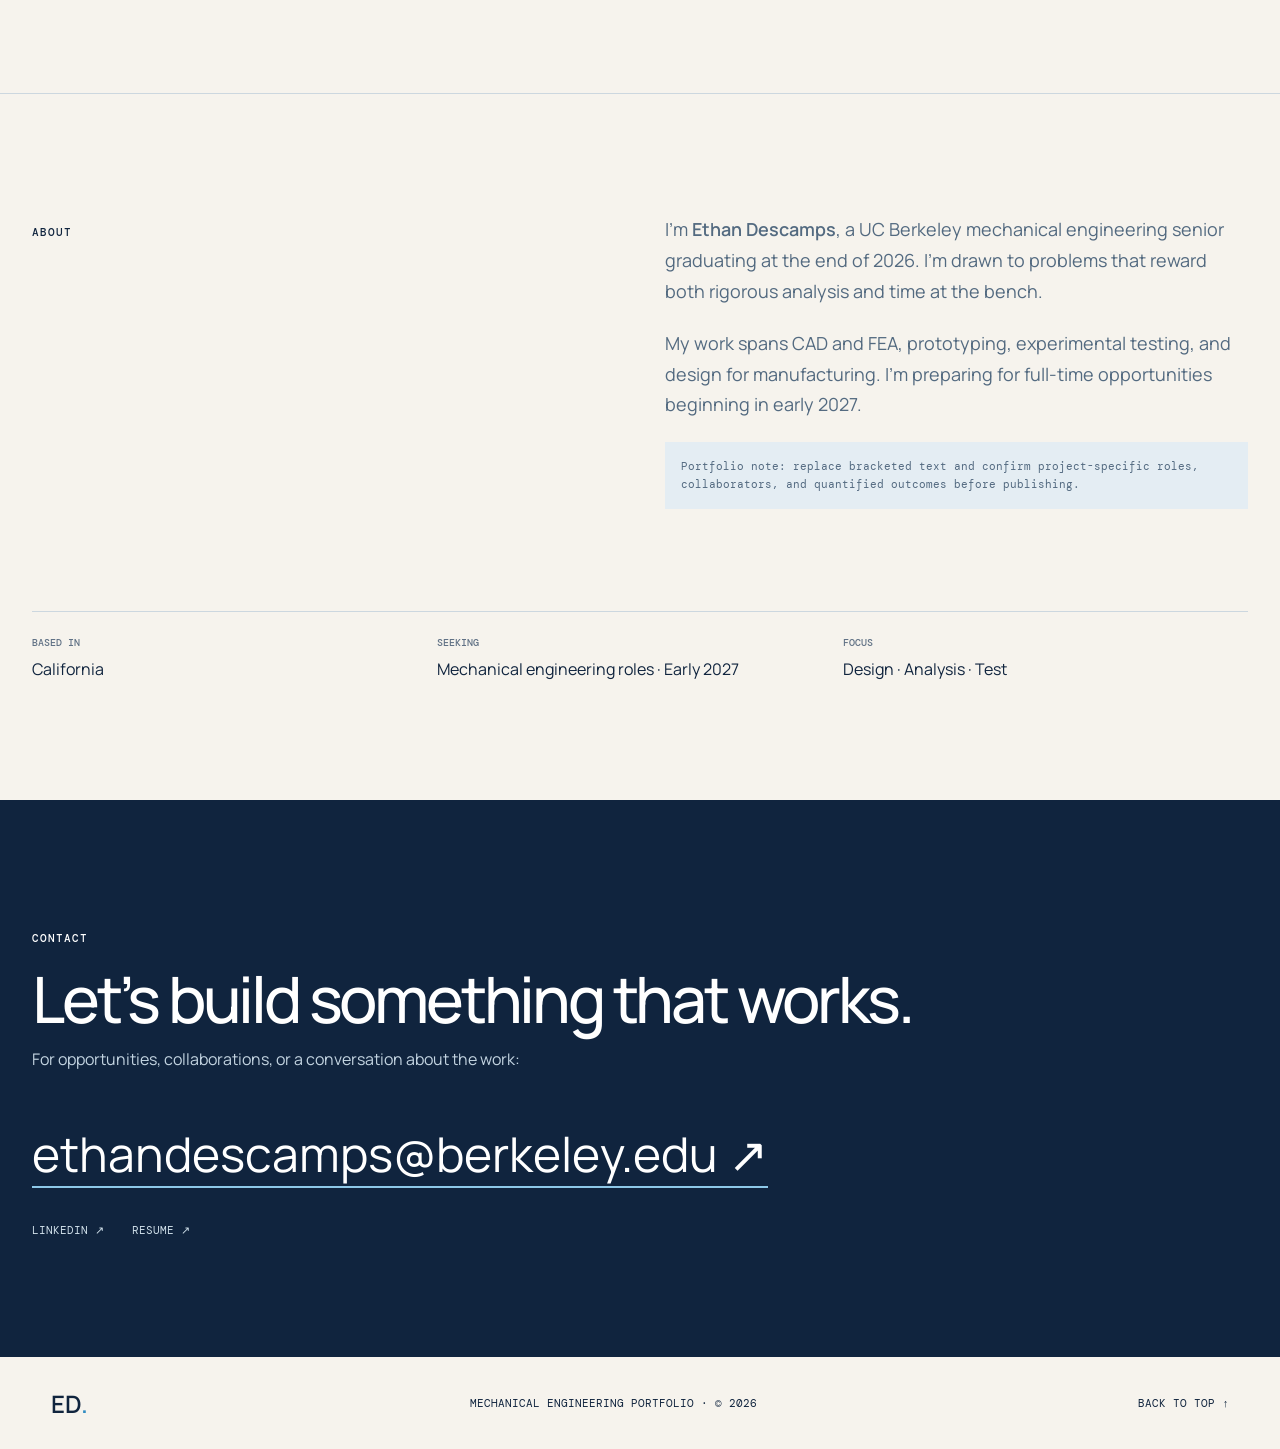
==== commit 16a3854d: "Remove About hardware note" ====
--- a/index.html
+++ b/index.html
@@ -38,7 +38,7 @@
     </section>
 
     <section class="about section" id="about">
-      <div><p class="eyebrow">About</p><h2>Curious about the point where analysis meets hardware.</h2></div>
+      <div><p class="eyebrow">About</p></div>
       <div class="about-copy"><p>I’m <strong>Ethan Descamps</strong>, a UC Berkeley mechanical engineering senior graduating at the end of 2026. I’m drawn to problems that reward both rigorous analysis and time at the bench.</p><p>My work spans CAD and FEA, prototyping, experimental testing, and design for manufacturing. I’m preparing for full-time opportunities beginning in early 2027.</p><p class="placeholder">Portfolio note: replace bracketed text and confirm project-specific roles, collaborators, and quantified outcomes before publishing.</p></div>
       <dl class="facts"><div><dt>Based in</dt><dd>California</dd></div><div><dt>Seeking</dt><dd>Mechanical engineering roles · Early 2027</dd></div><div><dt>Focus</dt><dd>Design · Analysis · Test</dd></div></dl>
     </section>
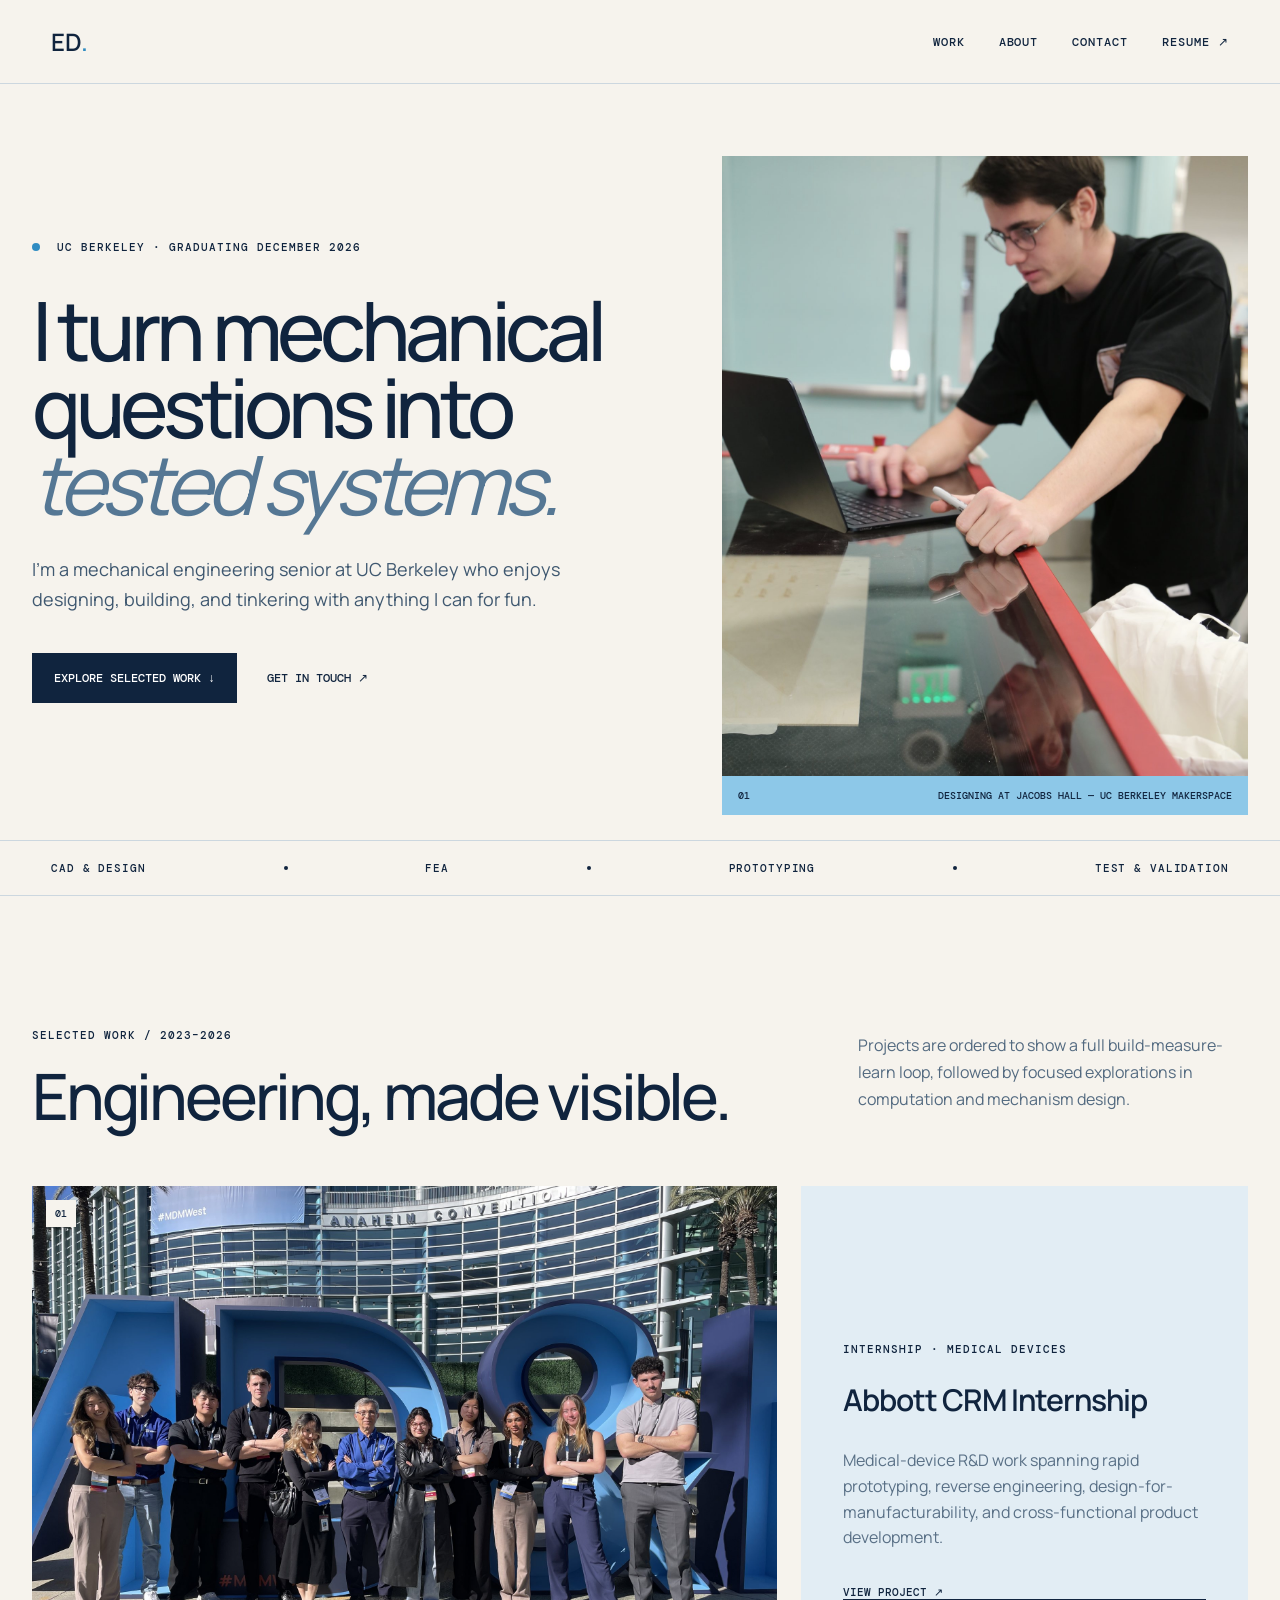
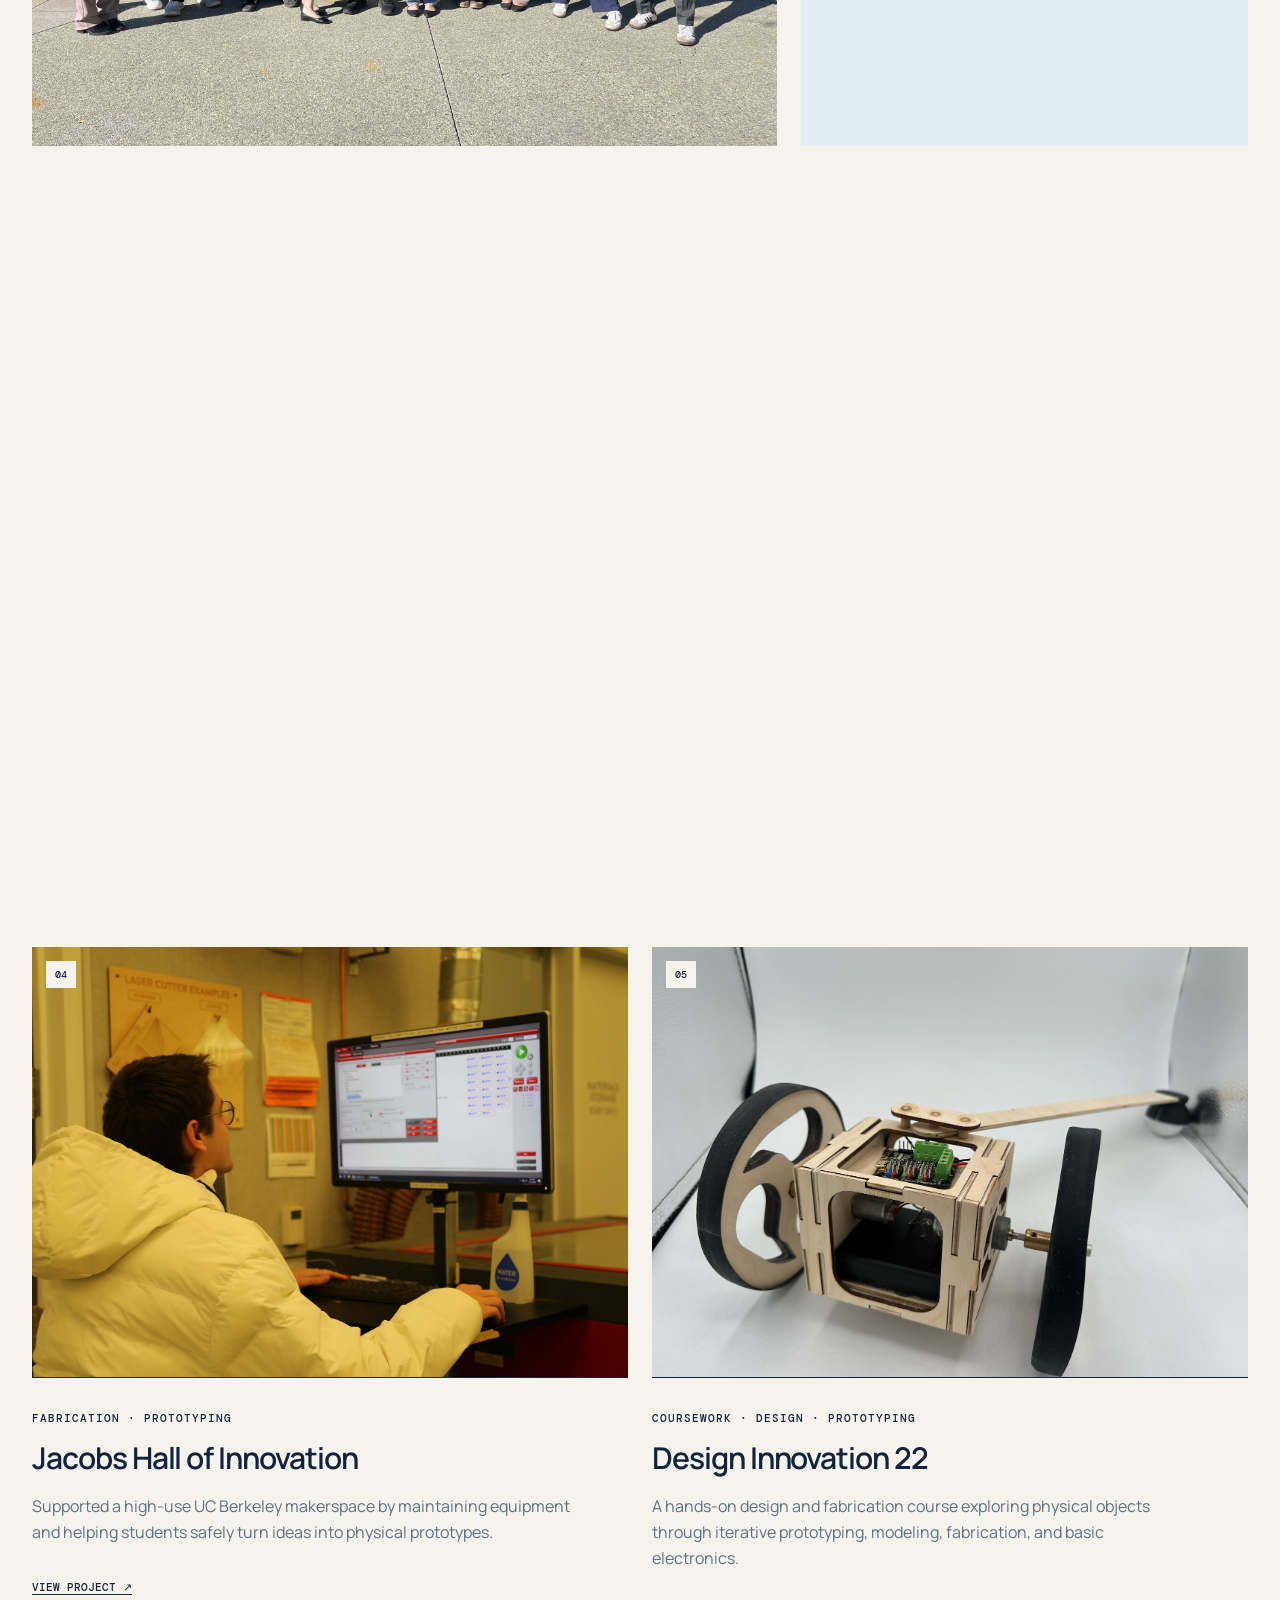
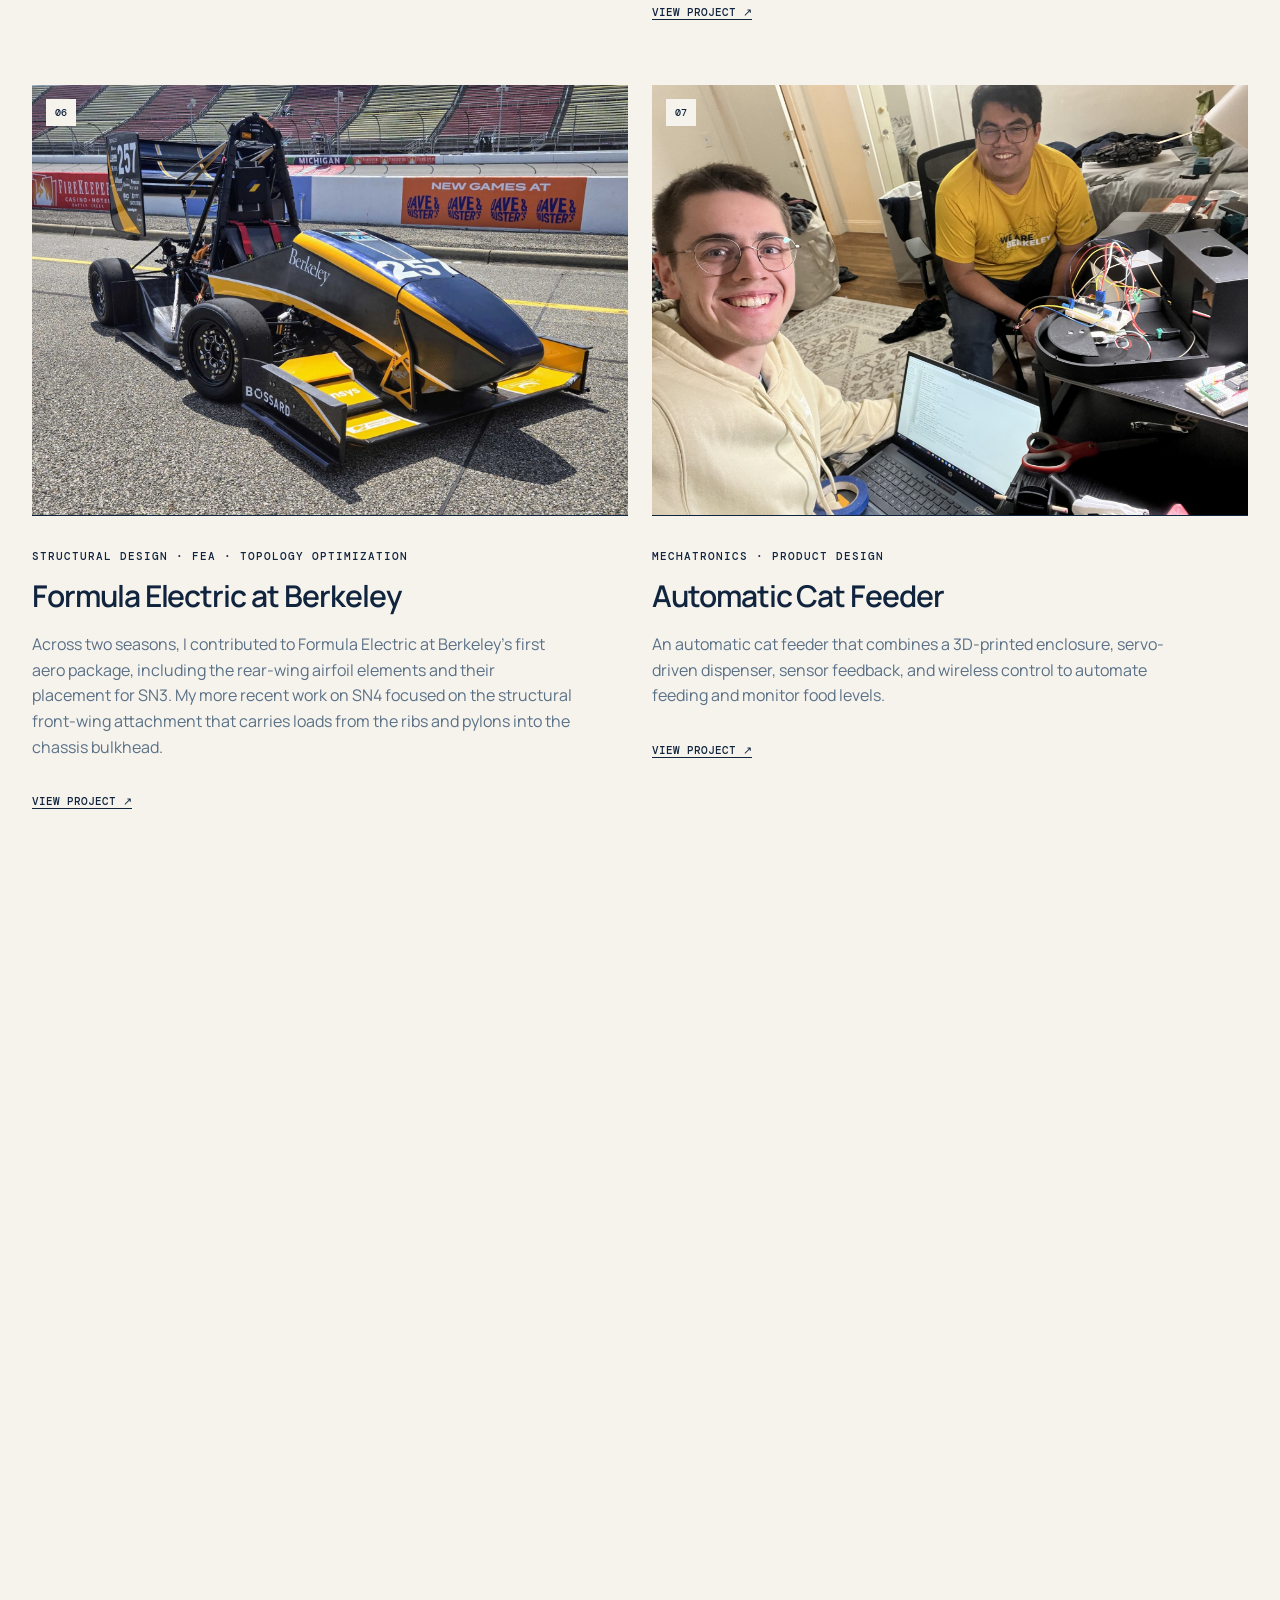
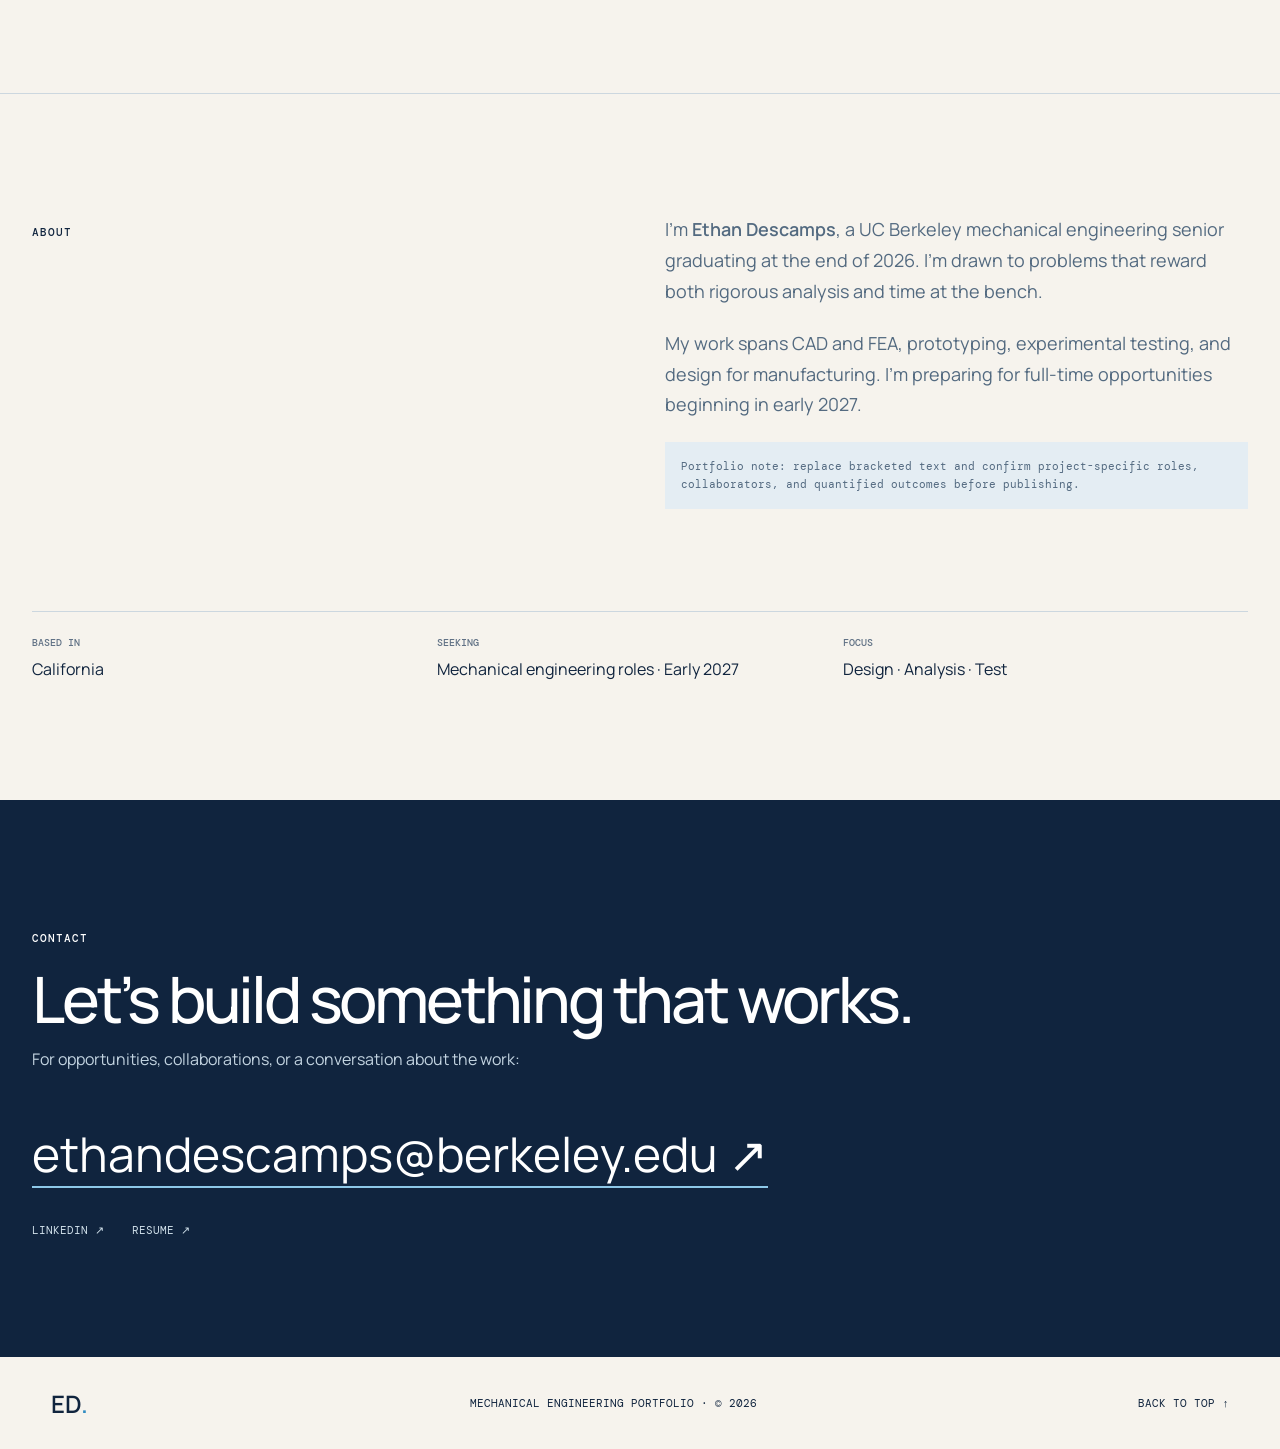
==== commit b7cddd1a: "Publish finalized Bologna project case study" ====
--- a/index.html
+++ b/index.html
@@ -6,7 +6,7 @@
   <meta name="description" content="Mechanical engineering portfolio — design, analysis, prototyping, and testing.">
   <title>Ethan Descamps — Mechanical Engineer</title>
   <link rel="stylesheet" href="styles.css?v=20260823resume">
-  <script src="project.js?v=20260823bolognaintro" defer></script>
+  <script src="project.js?v=20260824bolognafinal" defer></script>
   <script src="app.js?v=20260823resume" defer></script>
 </head>
 <body>
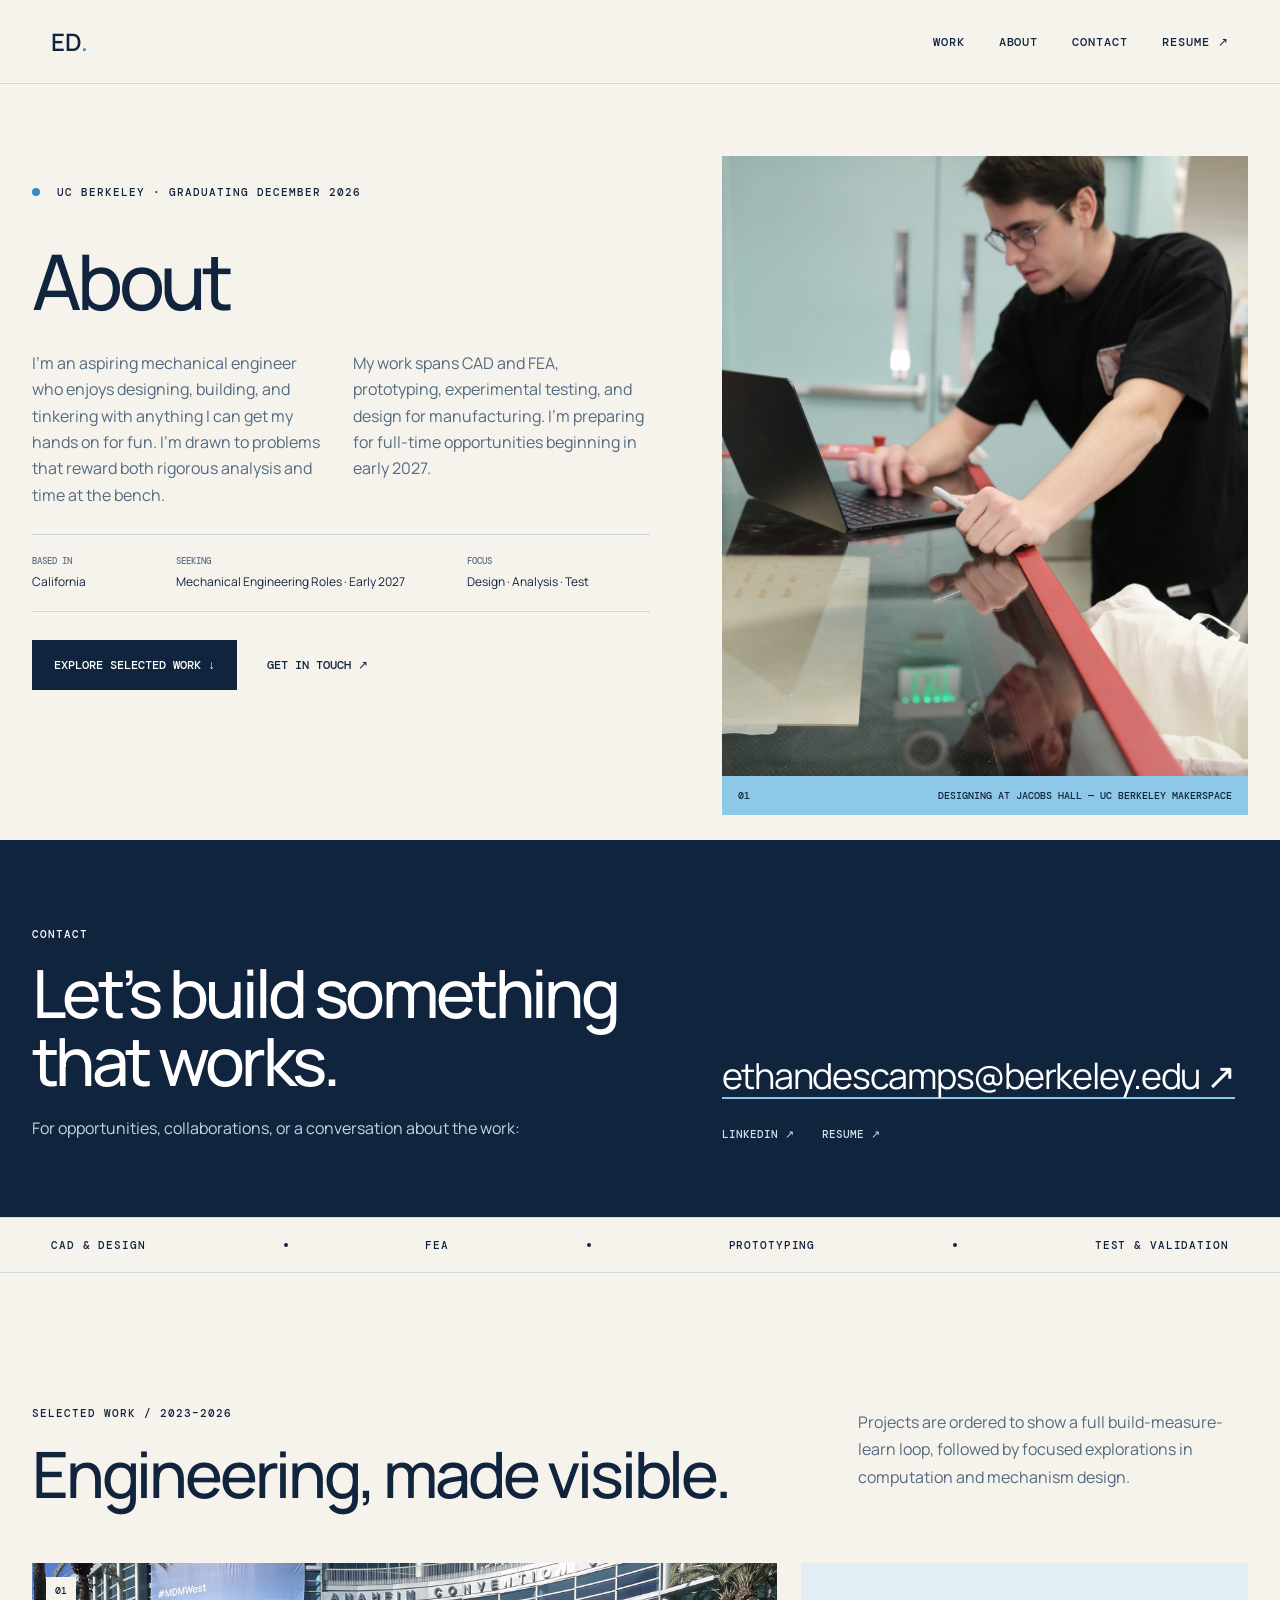
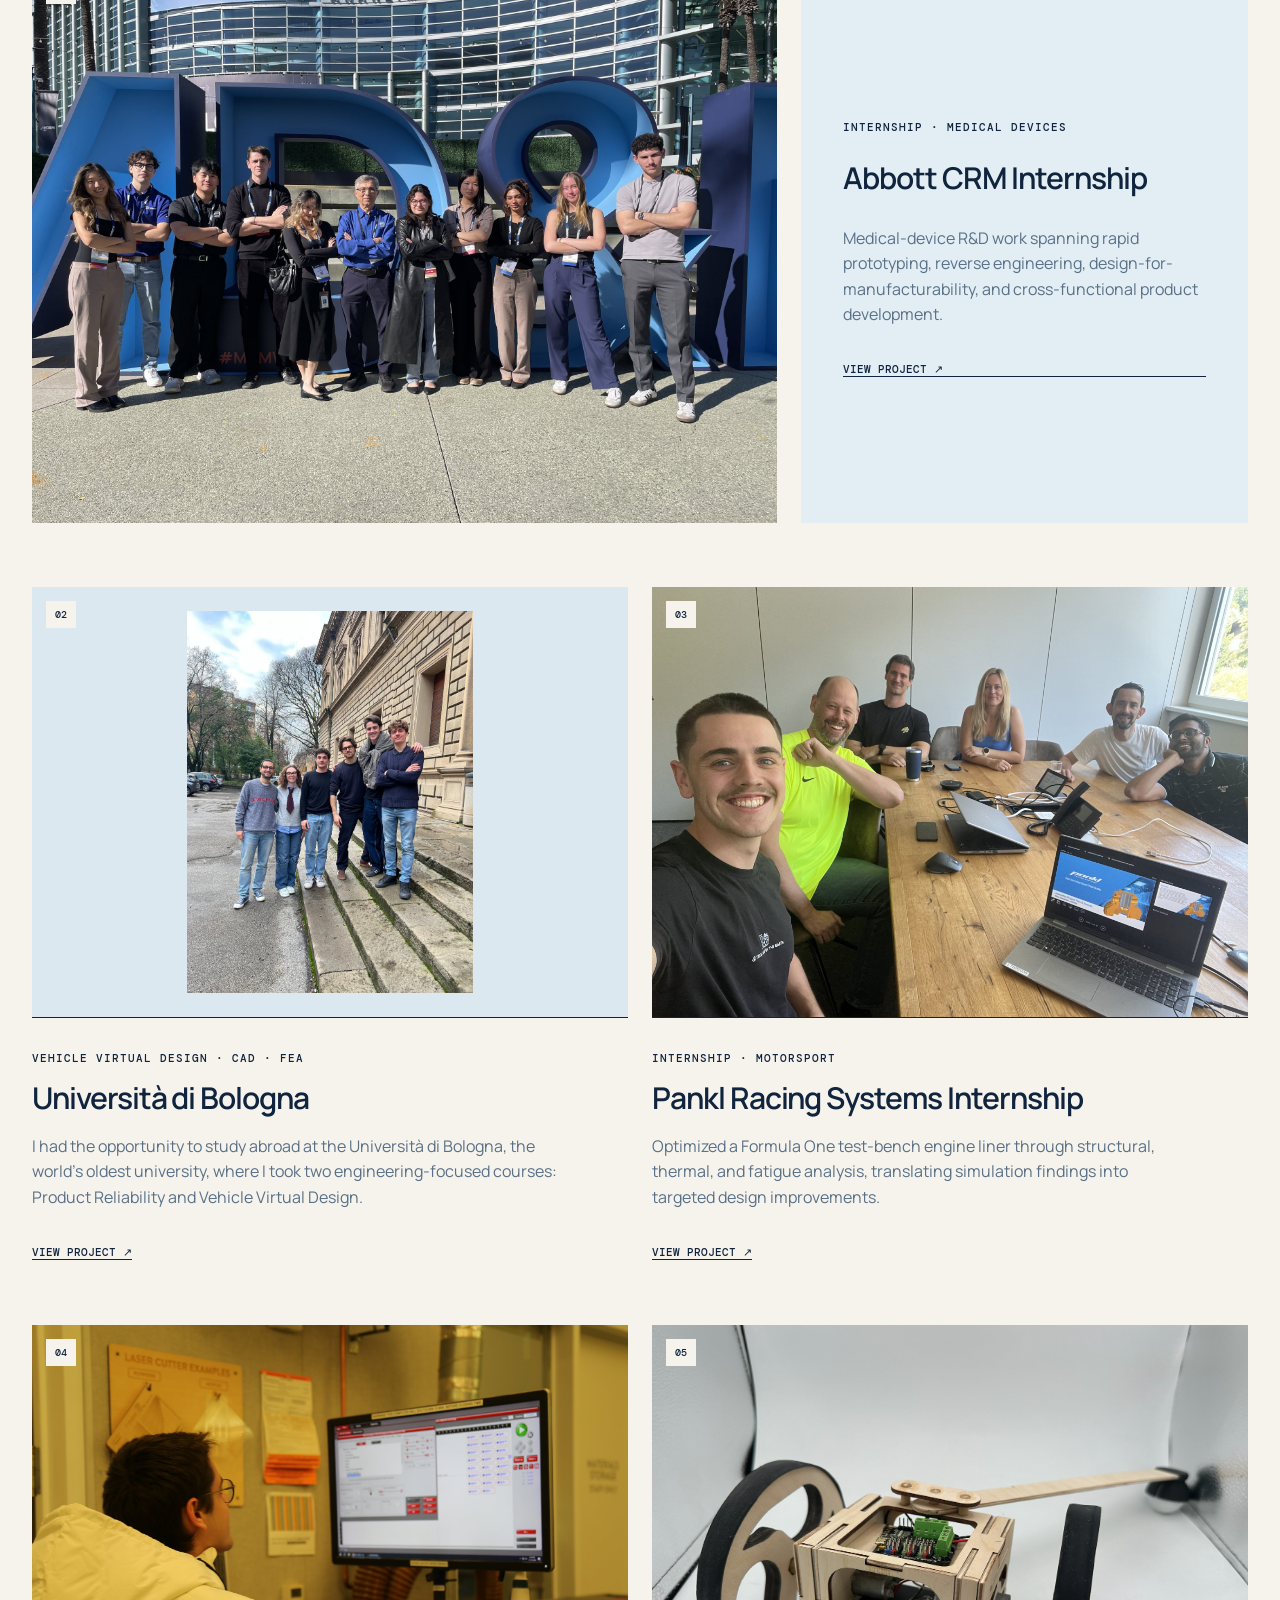
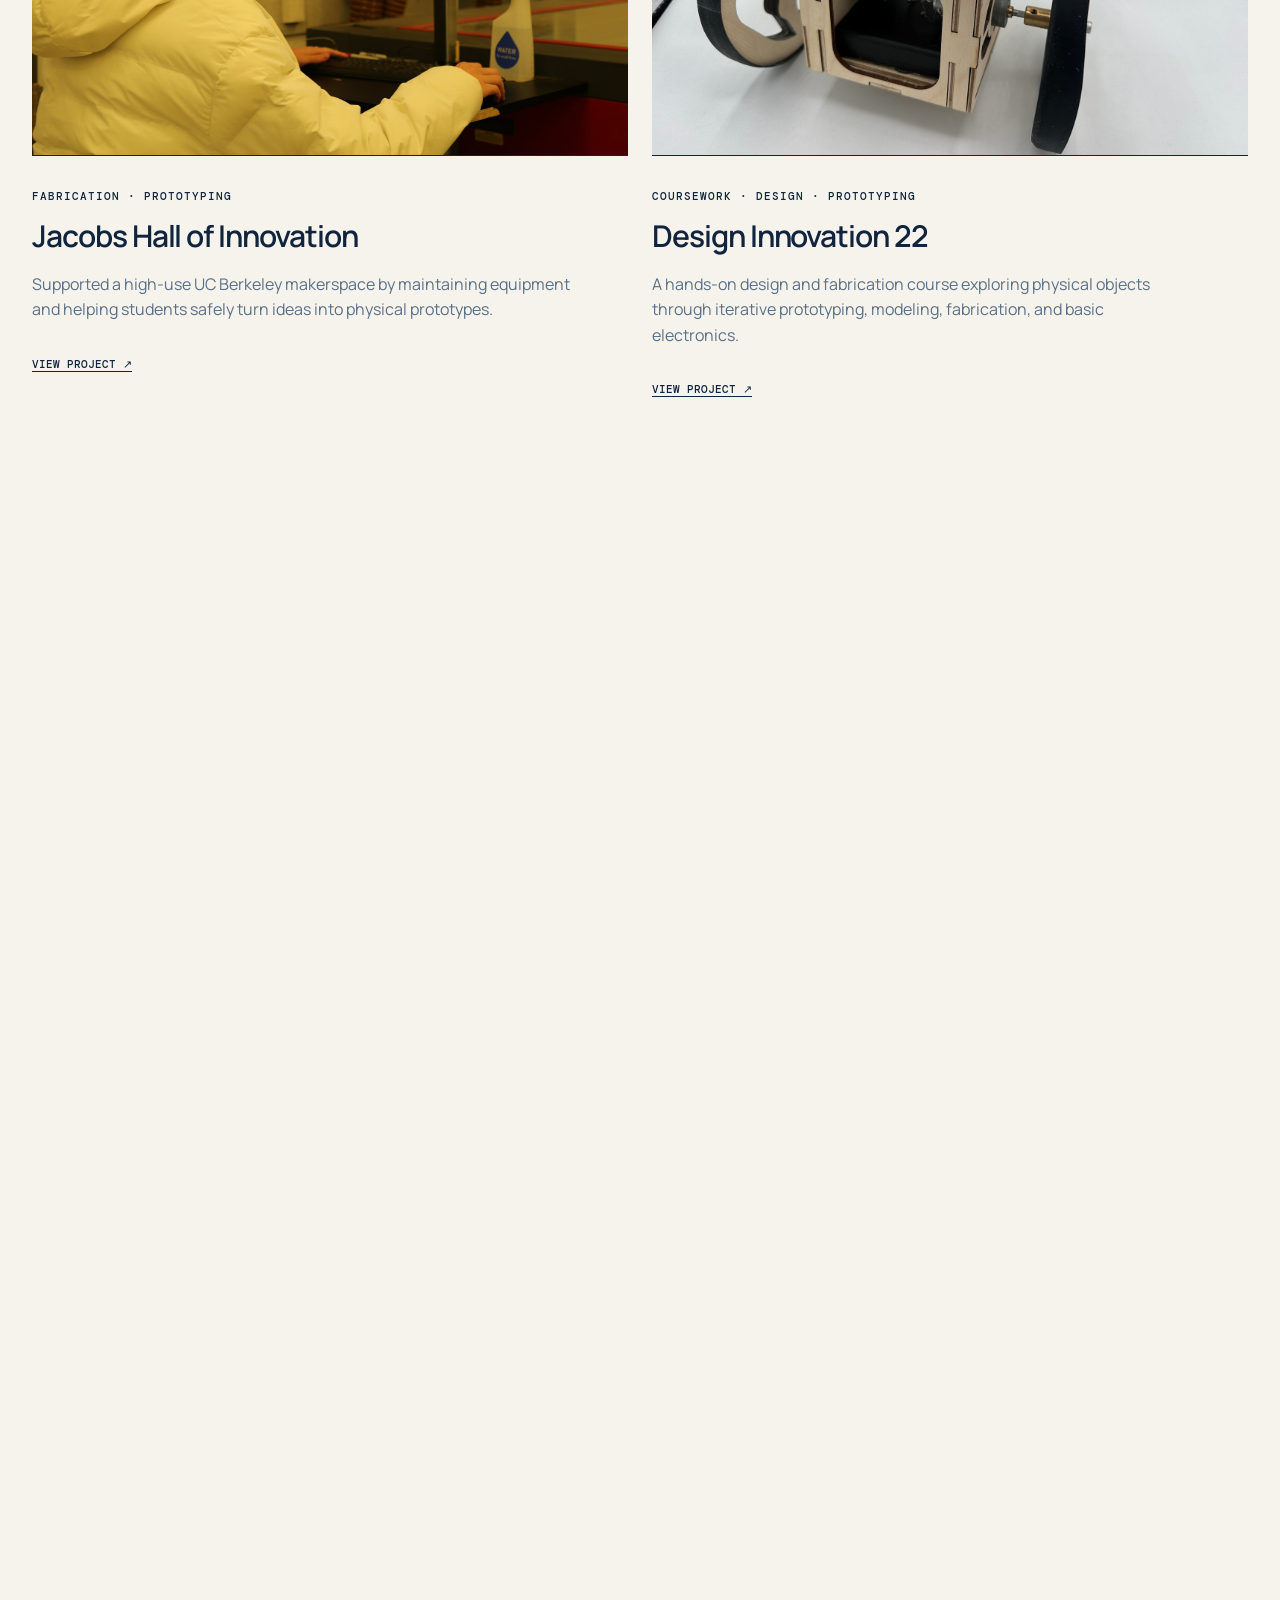
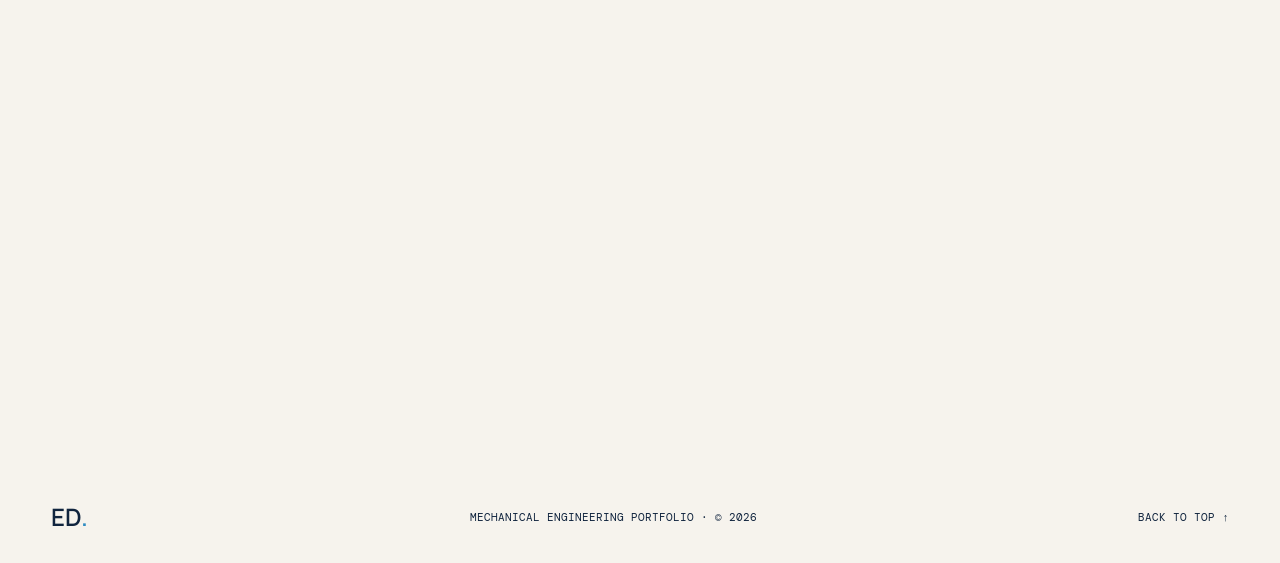
==== commit 3b21bdf7: "Publish homepage and complete Bologna presentation" ====
--- a/index.html
+++ b/index.html
@@ -5,8 +5,8 @@
   <meta name="viewport" content="width=device-width, initial-scale=1">
   <meta name="description" content="Mechanical engineering portfolio — design, analysis, prototyping, and testing.">
   <title>Ethan Descamps — Mechanical Engineer</title>
-  <link rel="stylesheet" href="styles.css?v=20260823resume">
-  <script src="project.js?v=20260824bolognafinal" defer></script>
+  <link rel="stylesheet" href="styles.css?v=20260824heroaboutfinal">
+  <script src="project.js?v=20260824bolognavideo" defer></script>
   <script src="app.js?v=20260823resume" defer></script>
 </head>
 <body>
@@ -18,16 +18,24 @@
   </header>
   <main id="top">
     <section class="hero">
-      <div class="hero-copy reveal">
+      <div class="hero-copy hero-about reveal" id="about" aria-labelledby="about-title">
         <p class="eyebrow"><span class="status-dot"></span> UC Berkeley · Graduating December 2026</p>
-        <h1>I turn mechanical questions into <em>tested systems.</em></h1>
-        <p class="lede">I’m a mechanical engineering senior at UC Berkeley who enjoys designing, building, and tinkering with anything I can for fun.</p>
+        <h1 id="about-title">About</h1>
+        <div class="hero-about-copy"><p>I’m an aspiring mechanical engineer who enjoys designing, building, and tinkering with anything I can get my hands on for fun. I’m drawn to problems that reward both rigorous analysis and time at the bench.</p><p>My work spans CAD and FEA, prototyping, experimental testing, and design for manufacturing. I’m preparing for full-time opportunities beginning in early 2027.</p></div>
+        <dl class="hero-about-facts"><div><dt>Based in</dt><dd>California</dd></div><div><dt>Seeking</dt><dd>Mechanical Engineering Roles · Early 2027</dd></div><div><dt>Focus</dt><dd>Design · Analysis · Test</dd></div></dl>
         <div class="hero-actions"><a class="button primary" href="#work">Explore selected work ↓</a><a class="button text" href="#contact">Get in touch ↗</a></div>
       </div>
       <figure class="hero-visual reveal">
         <img id="landing-image" src="Jacobs Hall of Innovation/ethan/QK4A8929.JPG" alt="Engineering student prototyping in a workshop">
         <figcaption><span>01</span> Designing at Jacobs Hall — UC Berkeley makerspace</figcaption>
       </figure>
+    </section>
+
+    <section class="contact-band" id="contact" aria-labelledby="contact-title">
+      <div class="contact-band-inner">
+        <div class="contact-band-copy"><p class="eyebrow">Contact</p><h2 id="contact-title">Let’s build something that works.</h2><p>For opportunities, collaborations, or a conversation about the work:</p></div>
+        <div class="contact-band-actions"><a class="contact-band-email" href="mailto:ethandescamps@berkeley.edu">ethandescamps@berkeley.edu ↗</a><div><a href="https://www.linkedin.com/in/ethan-descamps">LinkedIn ↗</a><a href="Ethan-Descamps-Resume.pdf" target="_blank" rel="noopener">Resume ↗</a></div></div>
+      </div>
     </section>
 
     <section class="ticker" aria-label="Capabilities"><span>CAD & DESIGN</span><i></i><span>FEA</span><i></i><span>PROTOTYPING</span><i></i><span>TEST & VALIDATION</span></section>
@@ -37,12 +45,6 @@
       <div class="project-grid" id="project-grid"></div>
     </section>
 
-    <section class="about section" id="about">
-      <div><p class="eyebrow">About</p></div>
-      <div class="about-copy"><p>I’m <strong>Ethan Descamps</strong>, a UC Berkeley mechanical engineering senior graduating at the end of 2026. I’m drawn to problems that reward both rigorous analysis and time at the bench.</p><p>My work spans CAD and FEA, prototyping, experimental testing, and design for manufacturing. I’m preparing for full-time opportunities beginning in early 2027.</p><p class="placeholder">Portfolio note: replace bracketed text and confirm project-specific roles, collaborators, and quantified outcomes before publishing.</p></div>
-      <dl class="facts"><div><dt>Based in</dt><dd>California</dd></div><div><dt>Seeking</dt><dd>Mechanical engineering roles · Early 2027</dd></div><div><dt>Focus</dt><dd>Design · Analysis · Test</dd></div></dl>
-    </section>
-    <section class="contact section" id="contact"><p class="eyebrow">Contact</p><h2>Let’s build something that works.</h2><p>For opportunities, collaborations, or a conversation about the work:</p><a href="mailto:ethandescamps@berkeley.edu">ethandescamps@berkeley.edu ↗</a><div class="contact-links"><a href="https://www.linkedin.com/in/ethan-descamps">LinkedIn ↗</a><a href="Ethan-Descamps-Resume.pdf" target="_blank" rel="noopener">Resume ↗</a></div></section>
   </main>
   <footer><a class="wordmark" href="#top">ED<span>.</span></a><p>Mechanical engineering portfolio · © 2026</p><a href="#top">Back to top ↑</a></footer>
 </body>
--- a/styles.css
+++ b/styles.css
@@ -10,6 +10,10 @@
 /* Blue theme refinements for project pages */
 .case-intro .summary,.case-block p,.case-block li,.subproject p{color:#536a80}.case-media,.gallery-two img{background:#dce8ef}.case-block .callout{background:#e4edf3;border-left-color:#4c9bc9;color:#38566f}.subproject .callout{background:#e4edf3}
 .gallery-two video{display:block;width:100%;height:420px;background:#dce8ef;object-fit:contain}
+@media(max-width:800px){.gallery-two video{height:330px}}
+.presentation-deck{max-width:var(--max);margin:auto;padding:10px 32px 110px}.presentation-deck-intro{max-width:900px;padding:70px 0 48px;border-top:1px solid var(--line)}.presentation-deck-intro h2{font-size:clamp(40px,5vw,68px);line-height:1.05;letter-spacing:-.05em;font-weight:500;margin:18px 0}.presentation-deck-intro>p:last-child{color:#536a80;font-size:17px;line-height:1.7}.presentation-deck-grid{display:grid;grid-template-columns:1fr 1fr;gap:32px 20px}.presentation-deck-grid figure{margin:0}.presentation-deck-grid img{height:auto;aspect-ratio:16/9;object-fit:contain;background:#fff;border:1px solid var(--line)}.presentation-deck-grid figcaption{font:10px/1.5 var(--font-mono);text-transform:uppercase;margin-top:10px;color:#536a80}@media(max-width:800px){.presentation-deck{padding:0 22px 80px}.presentation-deck-grid{grid-template-columns:1fr}.presentation-deck-intro{padding-top:52px}}
+.hero{align-items:start}.hero-copy{padding-top:18px}.hero-about{scroll-margin-top:24px}.hero-about h1{font-size:clamp(54px,6vw,88px);line-height:1;letter-spacing:-.06em;margin:44px 0 30px;max-width:700px}.hero-about-copy{display:grid;grid-template-columns:1fr 1fr;gap:24px}.hero-about-copy p{font-size:16px;line-height:1.65;color:#536a80;margin:0}.hero-about-facts{display:grid;grid-template-columns:.7fr 1.5fr 1fr;gap:16px;margin:26px 0 0;padding:20px 0;border-block:1px solid var(--line)}.hero-about-facts dt{font:500 9px var(--font-mono);text-transform:uppercase;color:var(--muted);margin-bottom:6px}.hero-about-facts dd{font-size:12px;line-height:1.45;margin:0}.hero-about .hero-actions{margin-top:28px}@media(max-width:1050px){.hero{grid-template-columns:1fr;gap:46px}.hero-visual{height:560px}.hero-copy{padding-top:0}}@media(max-width:800px){.hero{padding-inline:22px}.hero-about h1{font-size:54px;margin:30px 0 24px}.hero-about-copy{grid-template-columns:1fr;gap:18px}.hero-about-facts{grid-template-columns:1fr;gap:16px}.hero-actions{align-items:flex-start;flex-direction:column;gap:20px}.hero-visual{height:430px}}
+.contact-band{background:var(--ink);color:#fff;scroll-margin-top:24px}.contact-band-inner{max-width:var(--max);margin:auto;padding:76px 32px;display:grid;grid-template-columns:1.08fr .92fr;gap:72px;align-items:end}.contact-band-copy h2{font-size:clamp(42px,5.2vw,72px);line-height:1.02;letter-spacing:-.055em;font-weight:500;margin:18px 0 20px;max-width:760px}.contact-band-copy>p:last-child{margin:0;color:#c3d4e1;font-size:16px;line-height:1.65}.contact-band-actions{display:flex;flex-direction:column;align-items:flex-start;gap:28px}.contact-band-email{font-size:clamp(22px,2.8vw,38px);line-height:1.2;letter-spacing:-.035em;border-bottom:2px solid var(--green);overflow-wrap:anywhere}.contact-band-actions>div{display:flex;gap:28px;font:500 11px var(--font-mono);text-transform:uppercase;color:#d0e0ea}.contact-band a:hover{opacity:.68}@media(max-width:800px){.contact-band-inner{padding:58px 22px;grid-template-columns:1fr;gap:38px}.contact-band-copy h2{font-size:42px}.contact-band-email{font-size:22px}.contact-band-actions>div{gap:24px}}
 .formula-car-hero{object-fit:cover!important;object-position:center 62%!important}
 .hope-hero{object-fit:cover!important;object-position:center 12%!important}
 .closing-media{margin:0}.closing-media img{object-position:center}
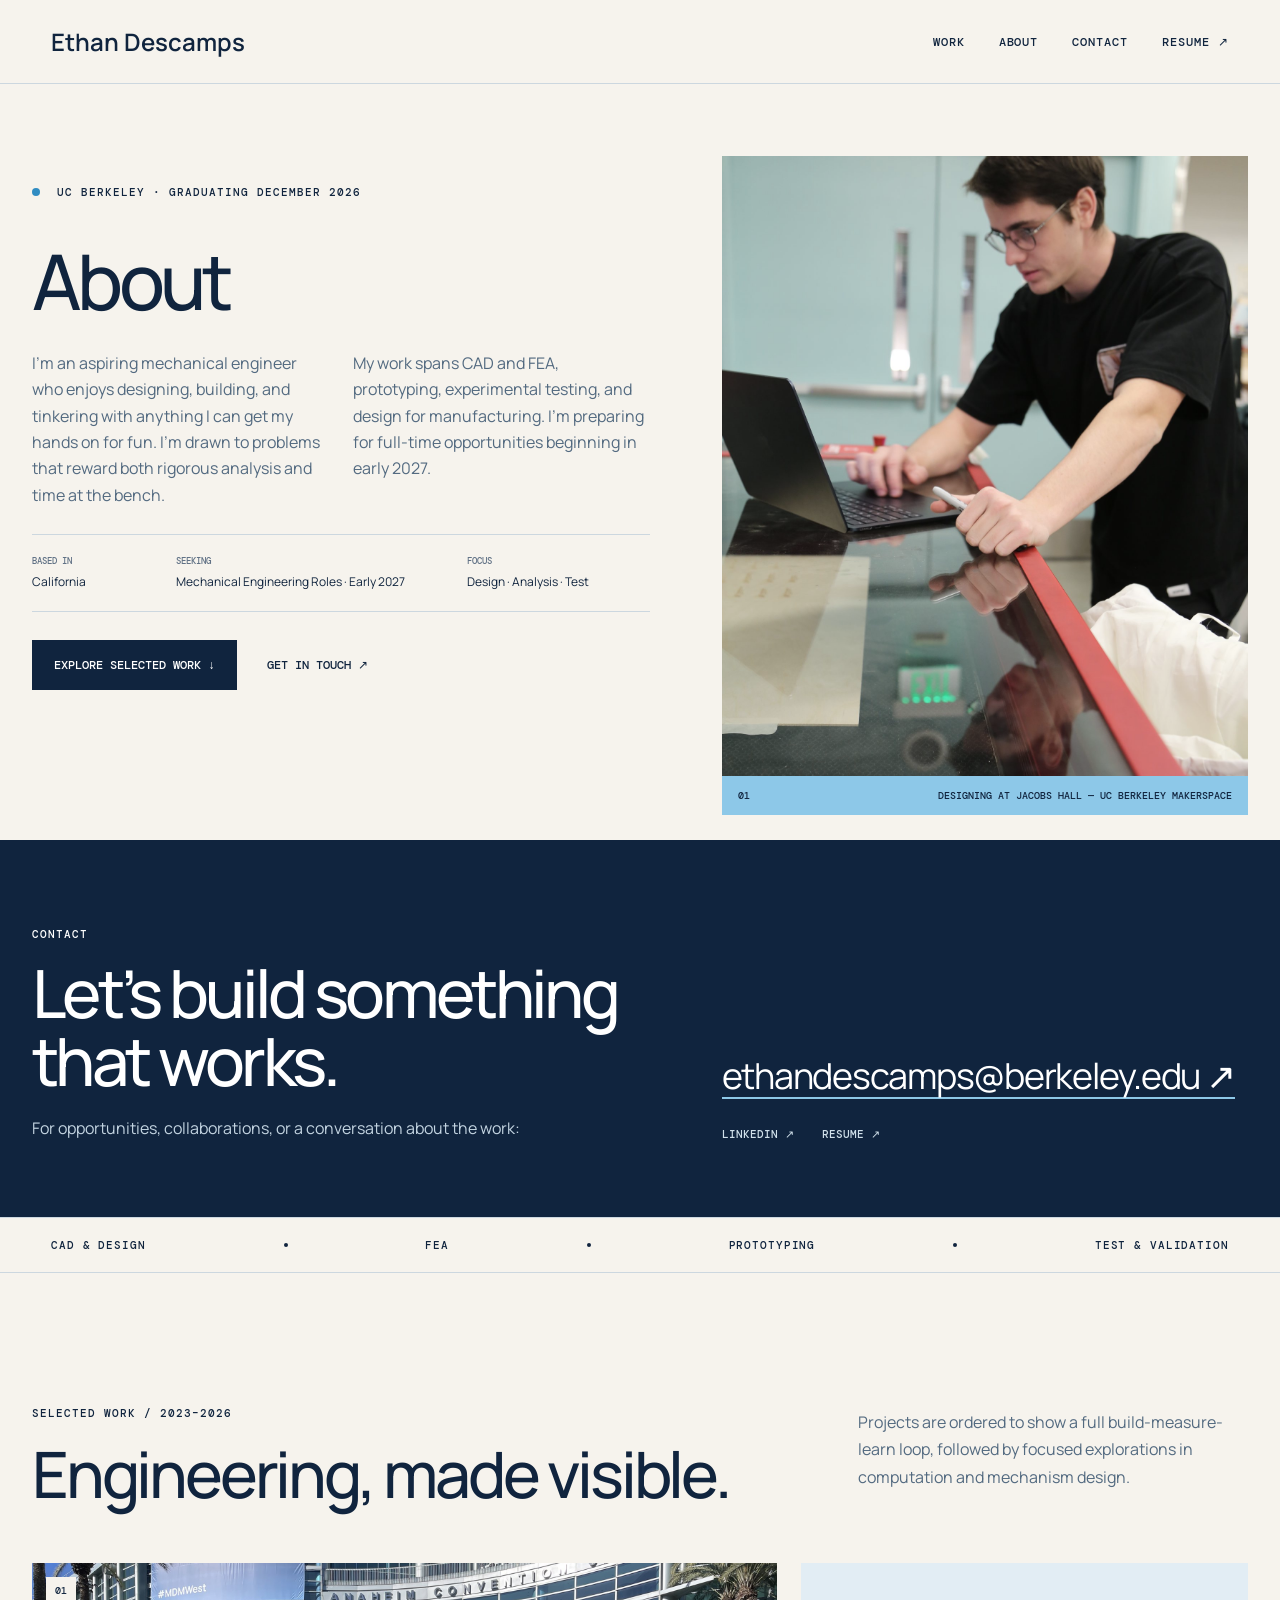
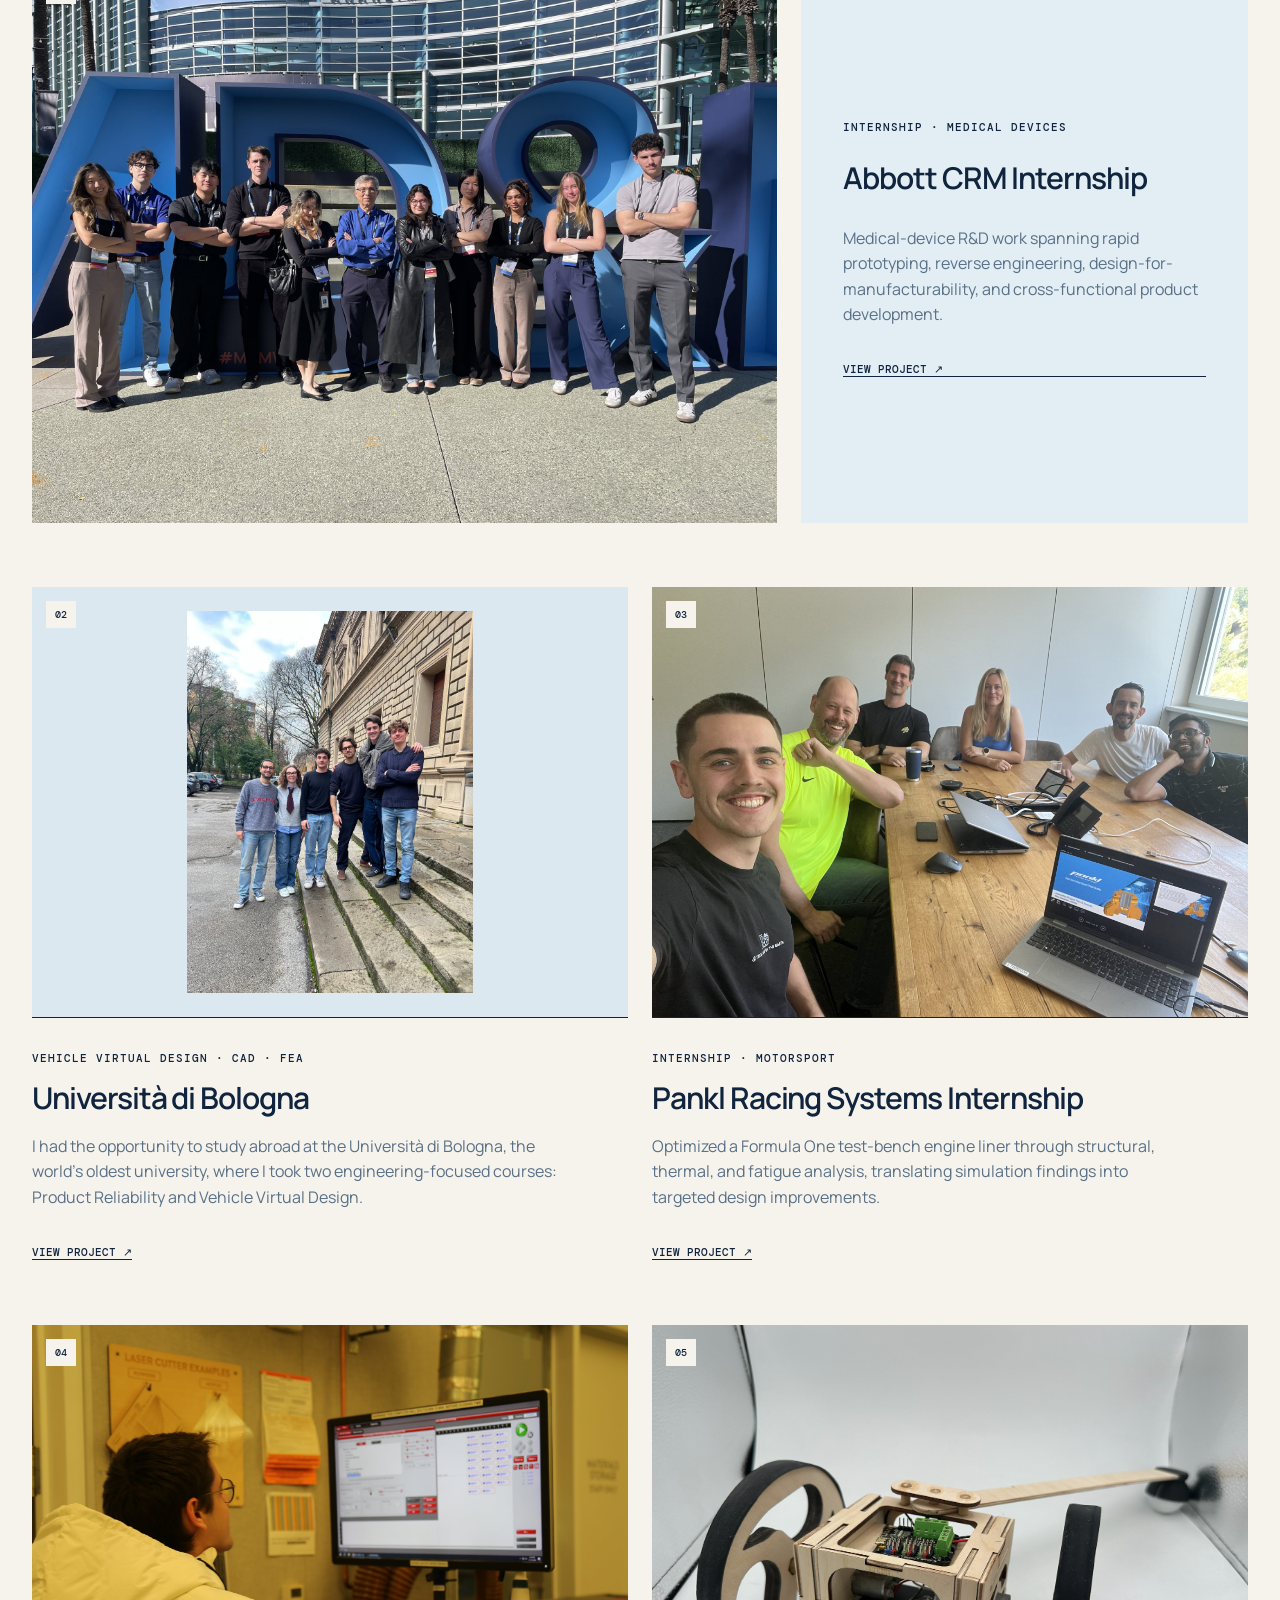
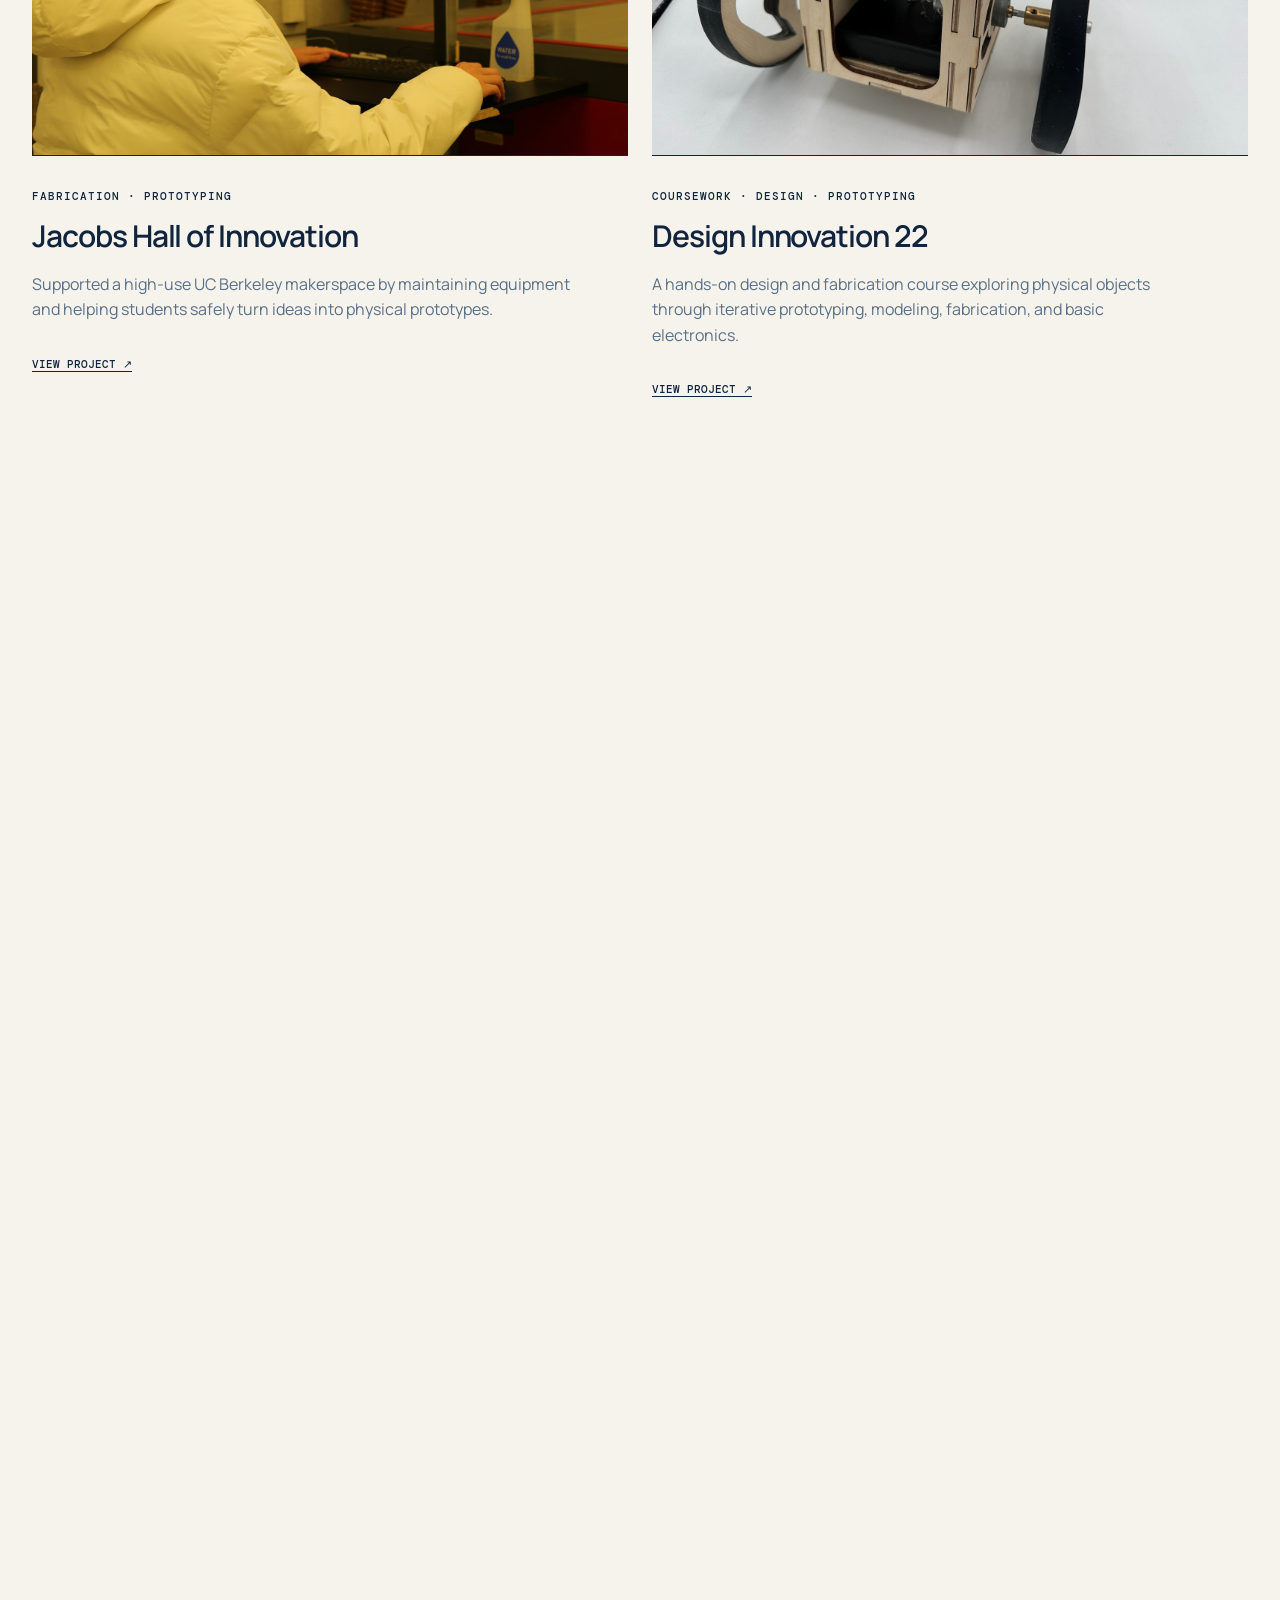
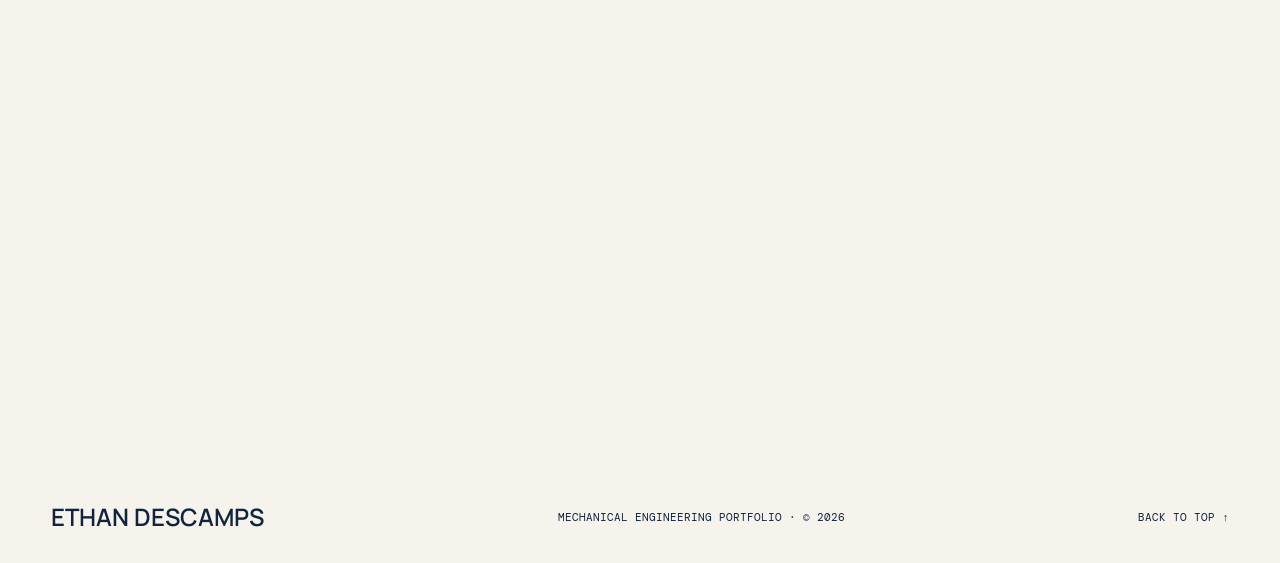
==== commit 4f52a1d7: "Use full name in portfolio wordmark" ====
--- a/index.html
+++ b/index.html
@@ -5,13 +5,13 @@
   <meta name="viewport" content="width=device-width, initial-scale=1">
   <meta name="description" content="Mechanical engineering portfolio — design, analysis, prototyping, and testing.">
   <title>Ethan Descamps — Mechanical Engineer</title>
-  <link rel="stylesheet" href="styles.css?v=20260824heroaboutfinal">
+  <link rel="stylesheet" href="styles.css?v=20260824fullname">
   <script src="project.js?v=20260824bolognavideo" defer></script>
   <script src="app.js?v=20260823resume" defer></script>
 </head>
 <body>
   <header class="site-header">
-    <a class="wordmark" href="#top" aria-label="Home">ED<span>.</span></a>
+    <a class="wordmark" href="#top" aria-label="Home">Ethan Descamps</a>
     <nav aria-label="Primary navigation">
       <a href="#work">Work</a><a href="#about">About</a><a href="#contact">Contact</a><a href="Ethan-Descamps-Resume.pdf" target="_blank" rel="noopener">Resume ↗</a>
     </nav>
@@ -46,6 +46,6 @@
     </section>
 
   </main>
-  <footer><a class="wordmark" href="#top">ED<span>.</span></a><p>Mechanical engineering portfolio · © 2026</p><a href="#top">Back to top ↑</a></footer>
+  <footer><a class="wordmark" href="#top">Ethan Descamps</a><p>Mechanical engineering portfolio · © 2026</p><a href="#top">Back to top ↑</a></footer>
 </body>
 </html>
--- a/styles.css
+++ b/styles.css
@@ -19,4 +19,4 @@
 .closing-media{margin:0}.closing-media img{object-position:center}
 .project-story{max-width:var(--max);margin:auto;padding:0 32px 110px}.story-intro{max-width:900px;padding:20px 0 70px;border-top:1px solid var(--line)}.story-intro h2{font-size:clamp(42px,6vw,76px);line-height:1.02;letter-spacing:-.055em;font-weight:500;margin:22px 0}.story-section{display:grid;grid-template-columns:.72fr 1.28fr;gap:72px;padding:72px 0;border-top:1px solid var(--line);align-items:start}.story-copy{position:sticky;top:32px}.story-copy h2{font-size:clamp(30px,3.5vw,48px);line-height:1.08;letter-spacing:-.045em;font-weight:500;margin:18px 0}.story-copy>p:last-child{color:#536a80;font-size:16px;line-height:1.75}.story-media{display:grid;grid-template-columns:1fr 1fr;gap:18px}.story-media figure{margin:0}.story-media img{height:auto;aspect-ratio:16/9;object-fit:contain;background:#fff;border:1px solid var(--line)}.story-media figcaption{font:10px/1.5 var(--font-mono);text-transform:uppercase;margin-top:9px;color:#536a80}
 @media(max-width:800px){.project-story{padding:0 22px 80px}.story-section{grid-template-columns:1fr;gap:28px;padding:52px 0}.story-copy{position:static}.story-media{grid-template-columns:1fr}}
-@media(max-width:520px){.site-header{padding-inline:16px}.site-header nav{gap:10px;font-size:10px}}
+@media(max-width:520px){.site-header{padding-inline:16px}.site-header .wordmark{font-size:16px;white-space:nowrap}.site-header nav{gap:7px;font-size:8px}}
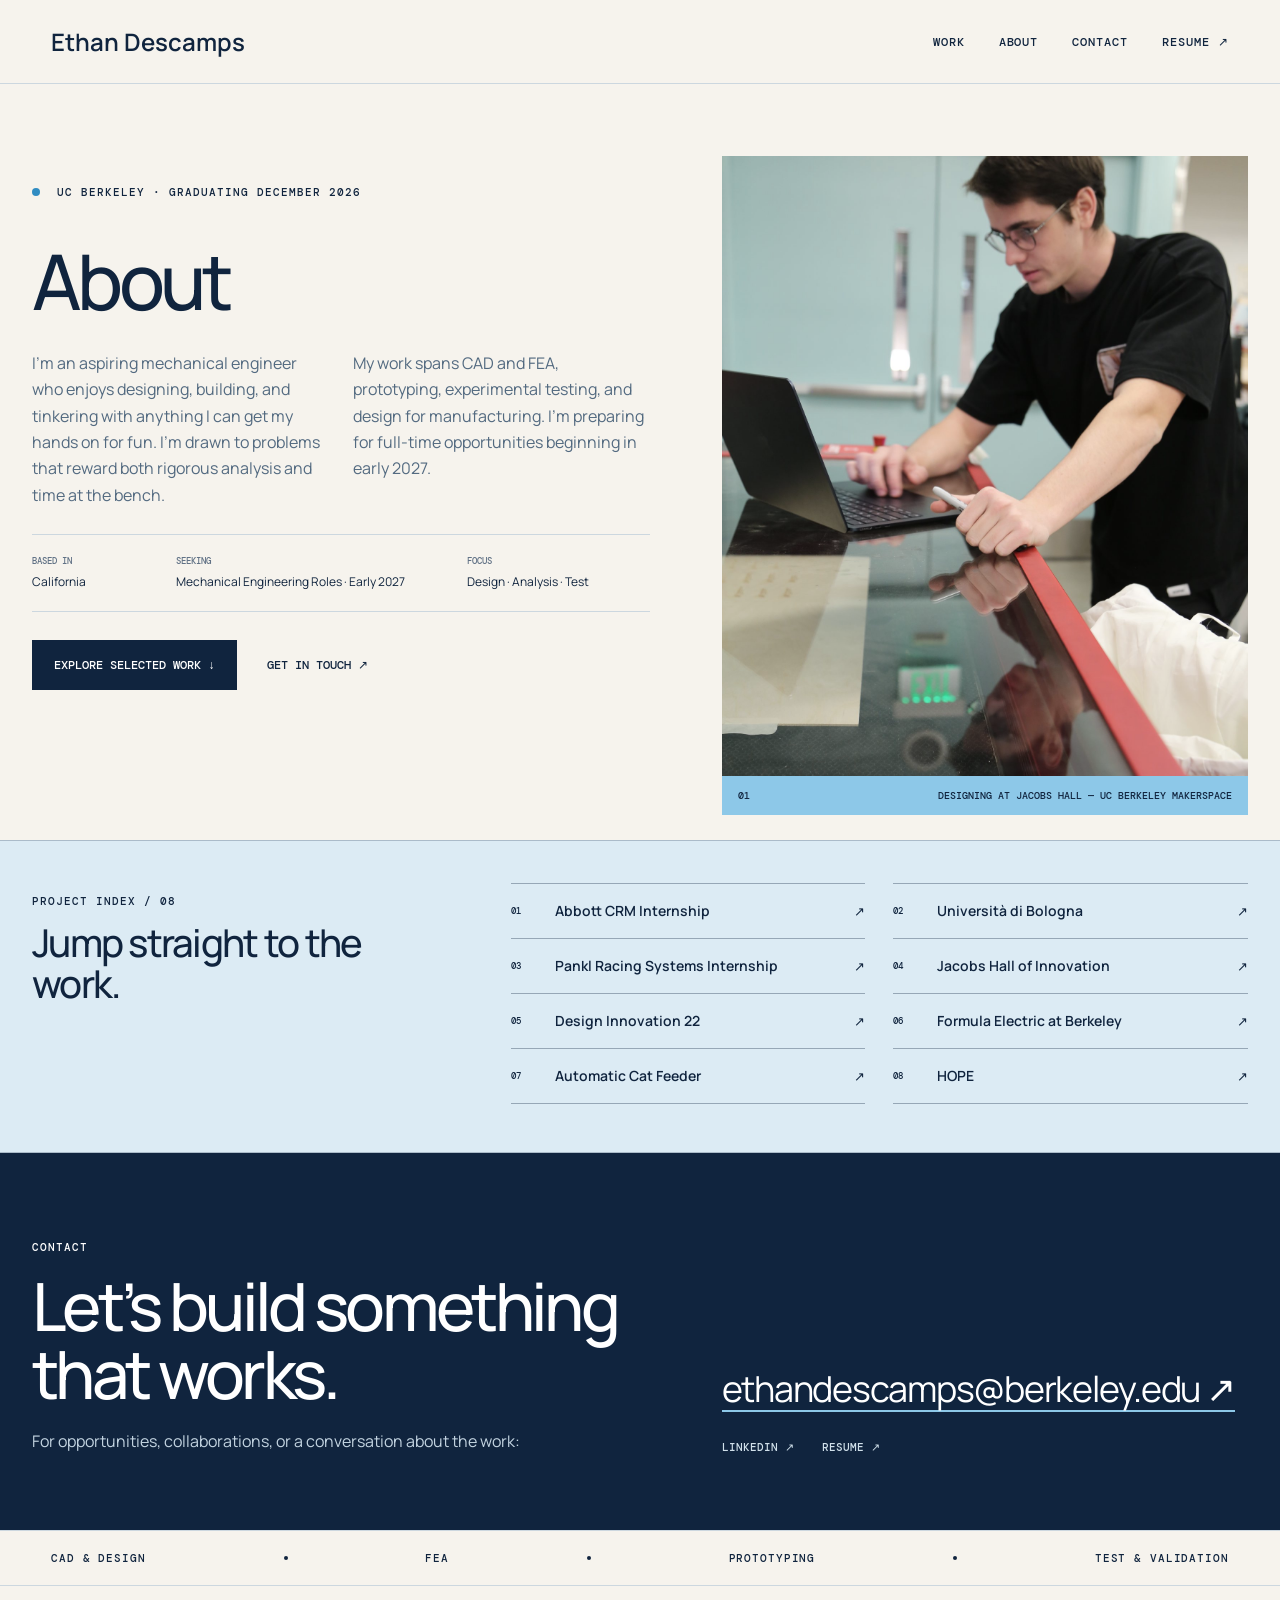
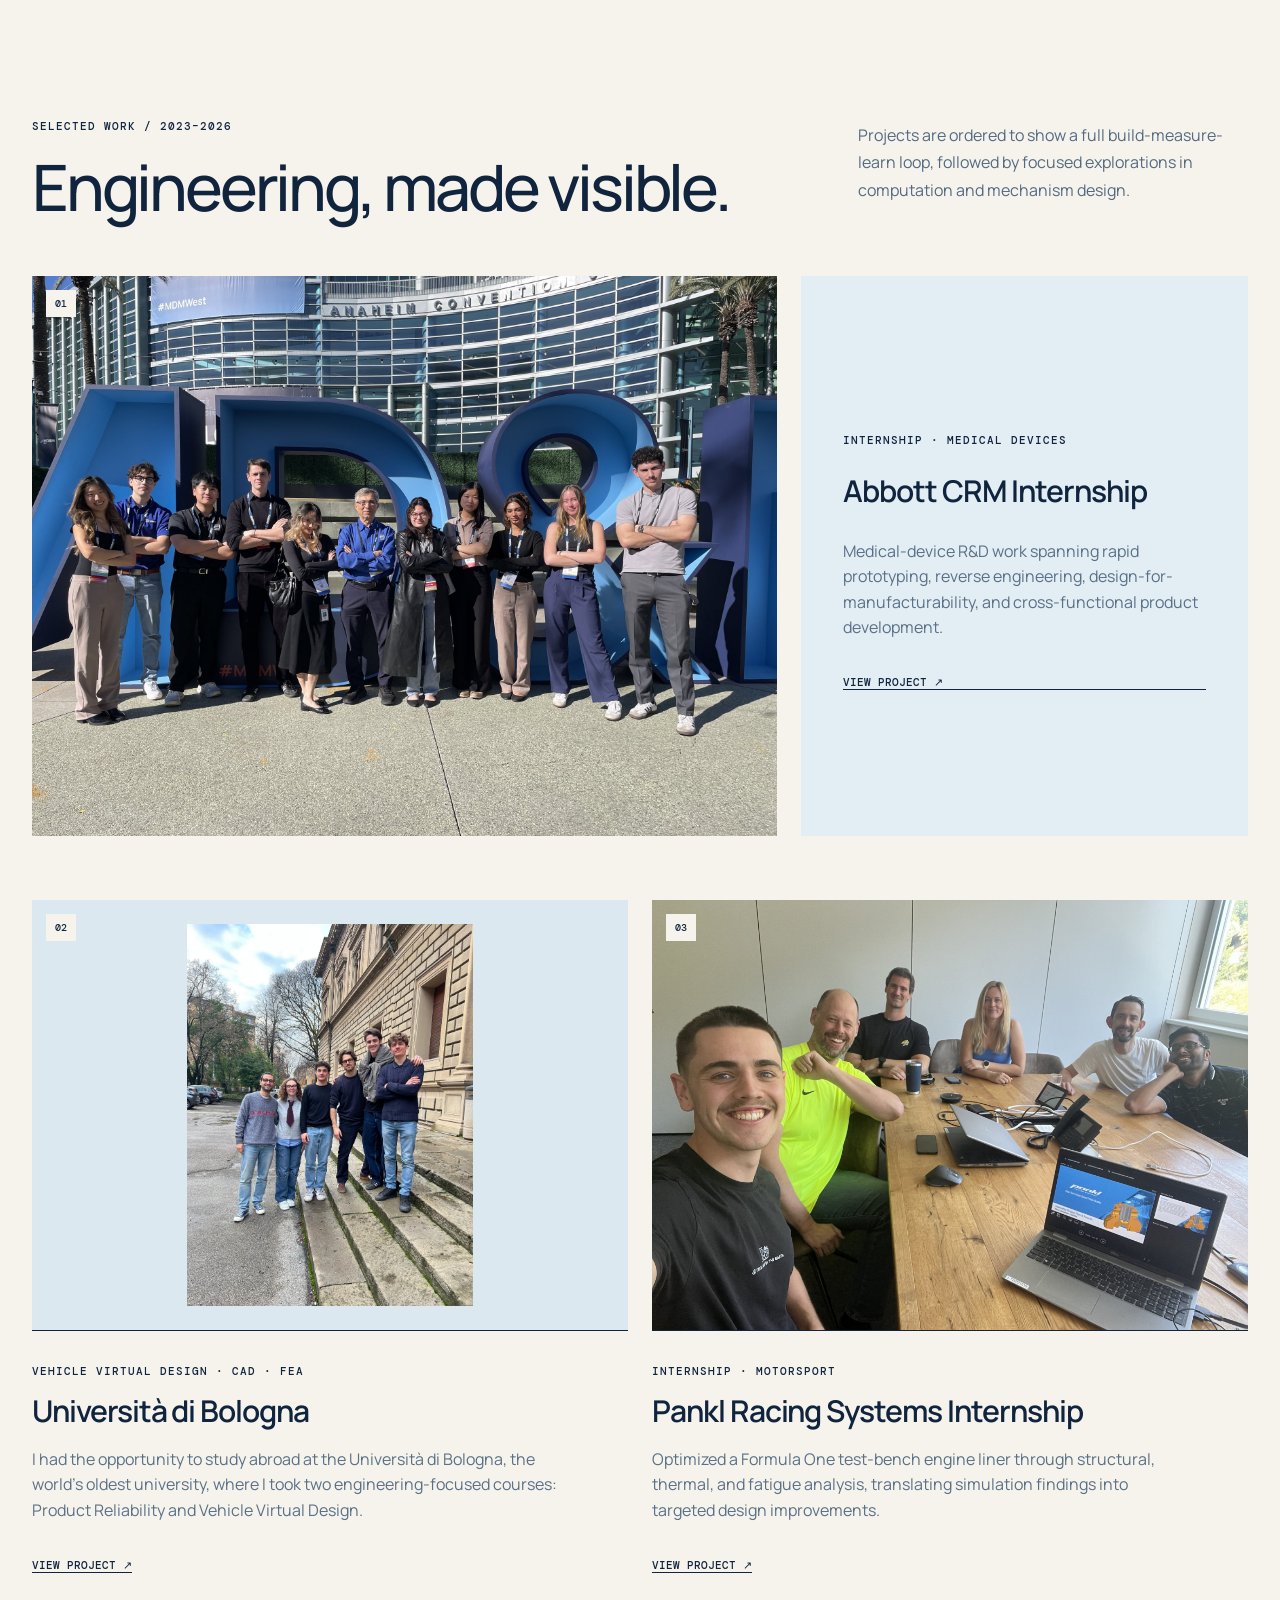
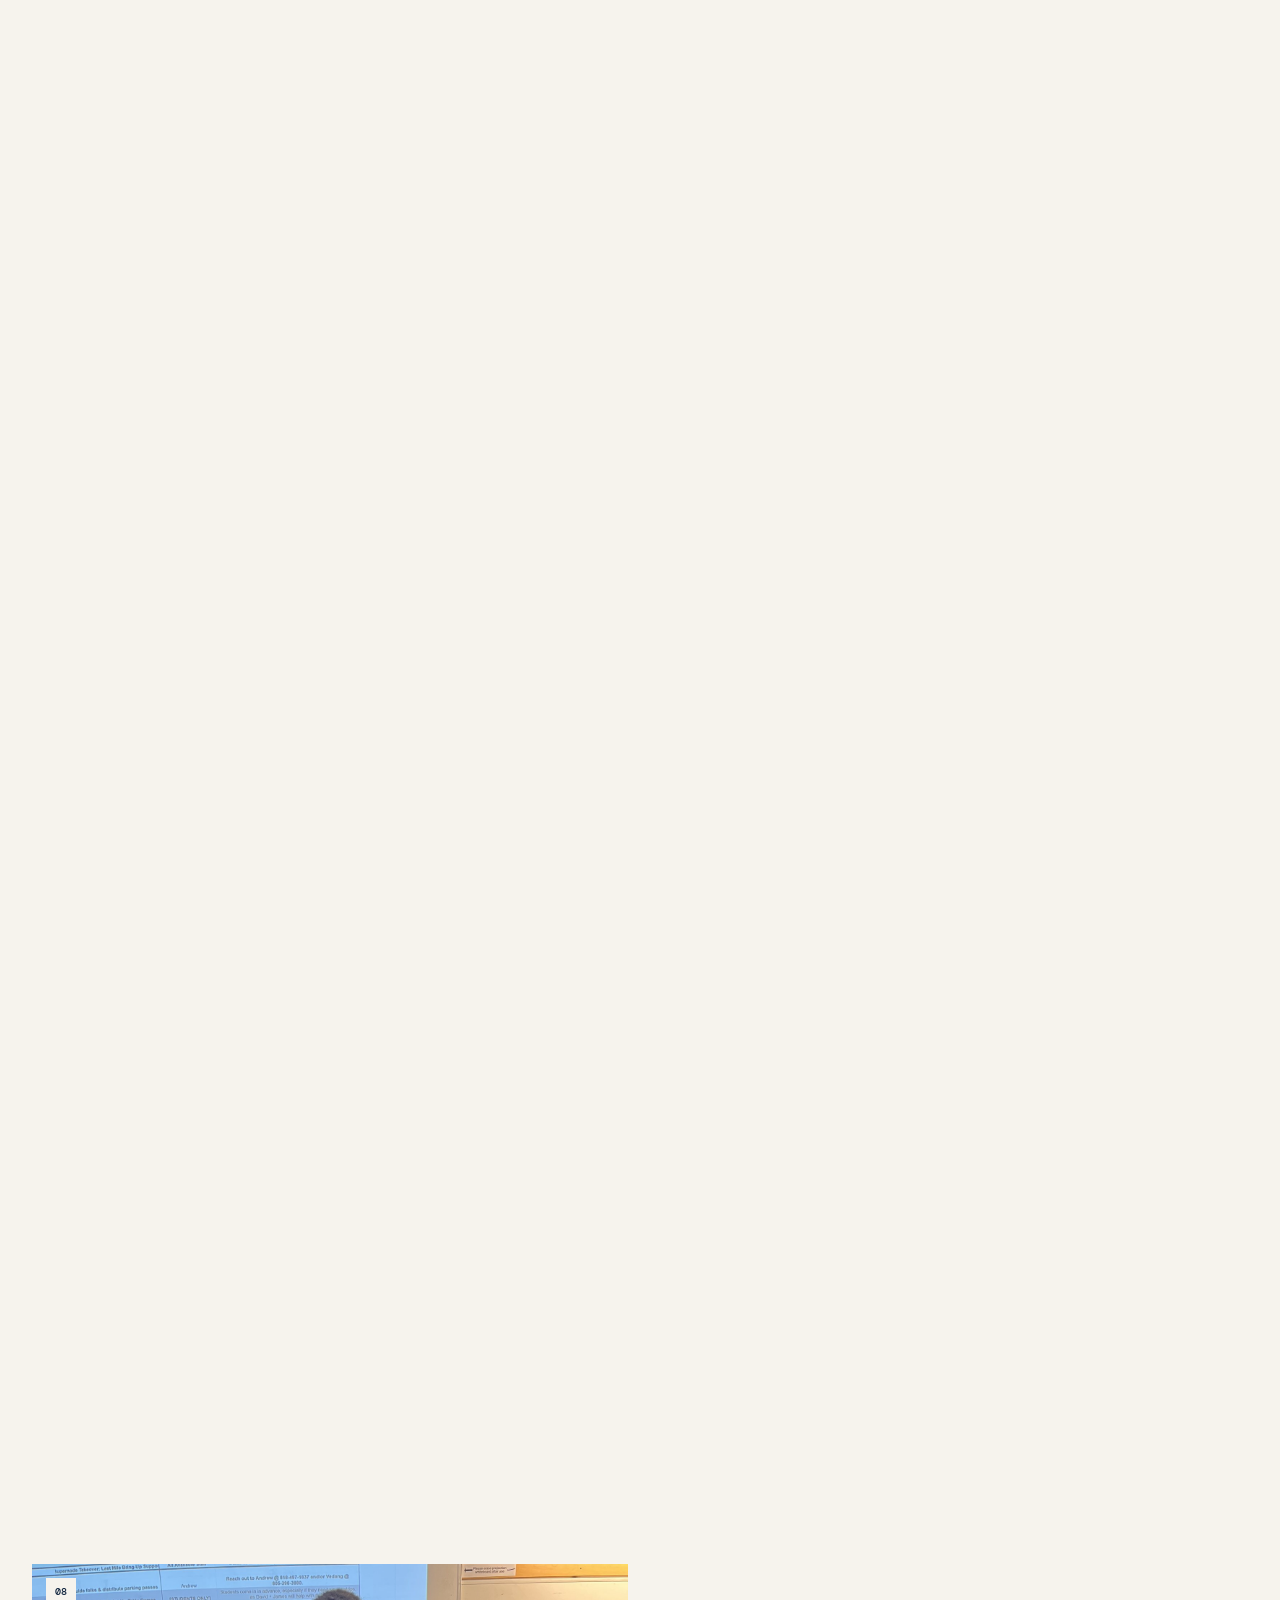
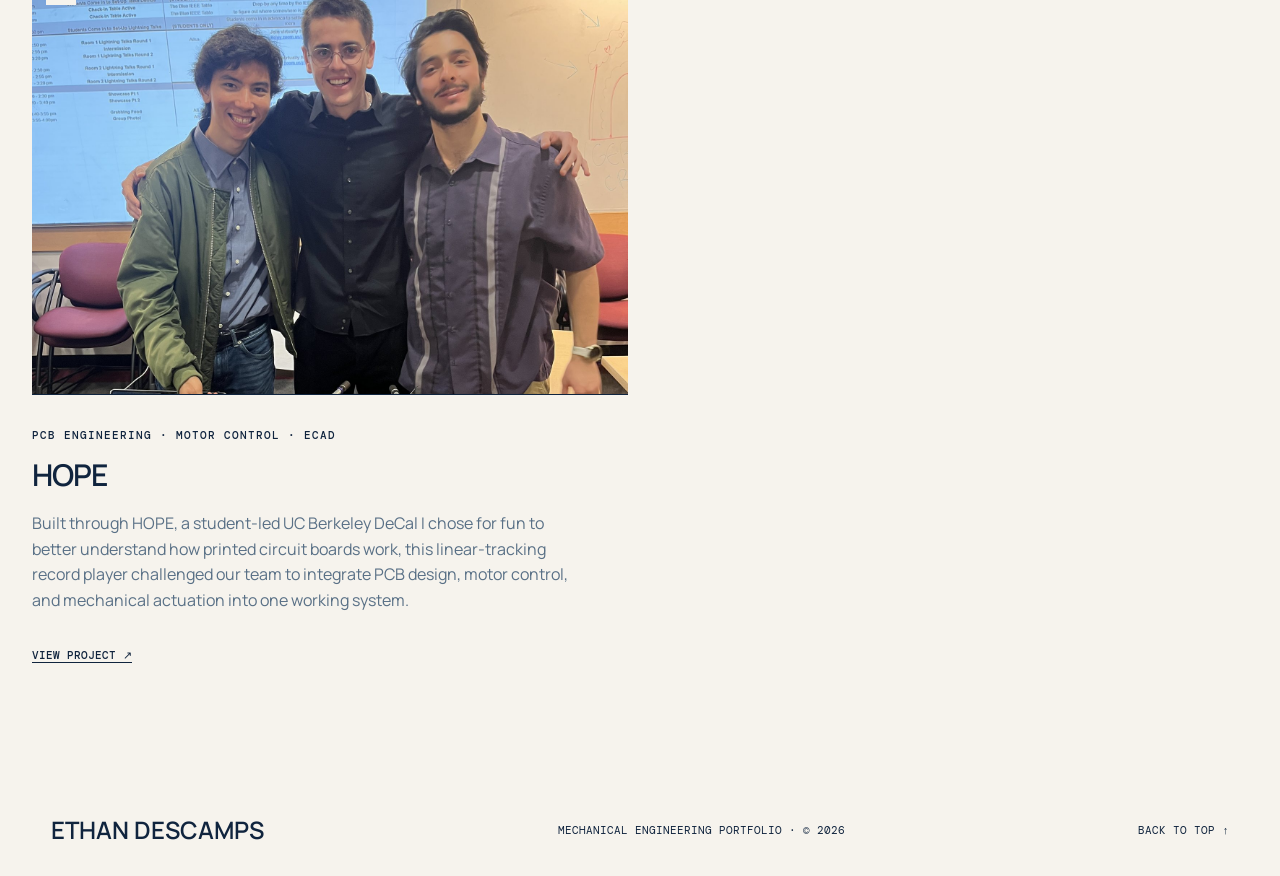
==== commit cb12f78f: "Add project index and highlight verified outcomes" ====
--- a/index.html
+++ b/index.html
@@ -5,9 +5,9 @@
   <meta name="viewport" content="width=device-width, initial-scale=1">
   <meta name="description" content="Mechanical engineering portfolio — design, analysis, prototyping, and testing.">
   <title>Ethan Descamps — Mechanical Engineer</title>
-  <link rel="stylesheet" href="styles.css?v=20260824fullname">
+  <link rel="stylesheet" href="styles.css?v=20260825airyblueindex">
   <script src="project.js?v=20260824bolognavideo" defer></script>
-  <script src="app.js?v=20260823resume" defer></script>
+  <script src="app.js?v=20260825projectindex" defer></script>
 </head>
 <body>
   <header class="site-header">
@@ -31,6 +31,11 @@
       </figure>
     </section>
 
+    <section class="project-index reveal" aria-labelledby="project-index-title">
+      <div class="project-index-heading"><p class="eyebrow">Project index / 08</p><h2 id="project-index-title">Jump straight to the work.</h2></div>
+      <nav aria-label="Portfolio project index"><ol id="project-index-list"></ol></nav>
+    </section>
+
     <section class="contact-band" id="contact" aria-labelledby="contact-title">
       <div class="contact-band-inner">
         <div class="contact-band-copy"><p class="eyebrow">Contact</p><h2 id="contact-title">Let’s build something that works.</h2><p>For opportunities, collaborations, or a conversation about the work:</p></div>
--- a/styles.css
+++ b/styles.css
@@ -14,9 +14,12 @@
 .presentation-deck{max-width:var(--max);margin:auto;padding:10px 32px 110px}.presentation-deck-intro{max-width:900px;padding:70px 0 48px;border-top:1px solid var(--line)}.presentation-deck-intro h2{font-size:clamp(40px,5vw,68px);line-height:1.05;letter-spacing:-.05em;font-weight:500;margin:18px 0}.presentation-deck-intro>p:last-child{color:#536a80;font-size:17px;line-height:1.7}.presentation-deck-grid{display:grid;grid-template-columns:1fr 1fr;gap:32px 20px}.presentation-deck-grid figure{margin:0}.presentation-deck-grid img{height:auto;aspect-ratio:16/9;object-fit:contain;background:#fff;border:1px solid var(--line)}.presentation-deck-grid figcaption{font:10px/1.5 var(--font-mono);text-transform:uppercase;margin-top:10px;color:#536a80}@media(max-width:800px){.presentation-deck{padding:0 22px 80px}.presentation-deck-grid{grid-template-columns:1fr}.presentation-deck-intro{padding-top:52px}}
 .hero{align-items:start}.hero-copy{padding-top:18px}.hero-about{scroll-margin-top:24px}.hero-about h1{font-size:clamp(54px,6vw,88px);line-height:1;letter-spacing:-.06em;margin:44px 0 30px;max-width:700px}.hero-about-copy{display:grid;grid-template-columns:1fr 1fr;gap:24px}.hero-about-copy p{font-size:16px;line-height:1.65;color:#536a80;margin:0}.hero-about-facts{display:grid;grid-template-columns:.7fr 1.5fr 1fr;gap:16px;margin:26px 0 0;padding:20px 0;border-block:1px solid var(--line)}.hero-about-facts dt{font:500 9px var(--font-mono);text-transform:uppercase;color:var(--muted);margin-bottom:6px}.hero-about-facts dd{font-size:12px;line-height:1.45;margin:0}.hero-about .hero-actions{margin-top:28px}@media(max-width:1050px){.hero{grid-template-columns:1fr;gap:46px}.hero-visual{height:560px}.hero-copy{padding-top:0}}@media(max-width:800px){.hero{padding-inline:22px}.hero-about h1{font-size:54px;margin:30px 0 24px}.hero-about-copy{grid-template-columns:1fr;gap:18px}.hero-about-facts{grid-template-columns:1fr;gap:16px}.hero-actions{align-items:flex-start;flex-direction:column;gap:20px}.hero-visual{height:430px}}
 .contact-band{background:var(--ink);color:#fff;scroll-margin-top:24px}.contact-band-inner{max-width:var(--max);margin:auto;padding:76px 32px;display:grid;grid-template-columns:1.08fr .92fr;gap:72px;align-items:end}.contact-band-copy h2{font-size:clamp(42px,5.2vw,72px);line-height:1.02;letter-spacing:-.055em;font-weight:500;margin:18px 0 20px;max-width:760px}.contact-band-copy>p:last-child{margin:0;color:#c3d4e1;font-size:16px;line-height:1.65}.contact-band-actions{display:flex;flex-direction:column;align-items:flex-start;gap:28px}.contact-band-email{font-size:clamp(22px,2.8vw,38px);line-height:1.2;letter-spacing:-.035em;border-bottom:2px solid var(--green);overflow-wrap:anywhere}.contact-band-actions>div{display:flex;gap:28px;font:500 11px var(--font-mono);text-transform:uppercase;color:#d0e0ea}.contact-band a:hover{opacity:.68}@media(max-width:800px){.contact-band-inner{padding:58px 22px;grid-template-columns:1fr;gap:38px}.contact-band-copy h2{font-size:42px}.contact-band-email{font-size:22px}.contact-band-actions>div{gap:24px}}
+.project-index{width:100%;margin:0;padding:42px max(calc((100vw - var(--max))/2 + 32px),32px) 48px;display:grid;grid-template-columns:.72fr 1.28fr;gap:64px;background:var(--green);color:var(--ink);border-block:1px solid rgba(16,36,62,.24)}.project-index .eyebrow{color:var(--ink)}.project-index-heading h2{font-size:clamp(28px,3vw,42px);line-height:1.08;letter-spacing:-.045em;font-weight:500;margin:14px 0 0;max-width:390px}.project-index nav,.project-index ol{margin:0}.project-index ol{list-style:none;padding:0;display:grid;grid-template-columns:1fr 1fr;column-gap:28px}.project-index li{border-top:1px solid rgba(16,36,62,.34)}.project-index li:nth-last-child(-n+2){border-bottom:1px solid rgba(16,36,62,.34)}.project-index a{min-height:54px;display:grid;grid-template-columns:34px 1fr 18px;gap:10px;align-items:center;color:var(--ink)}.project-index a span{font:500 9px var(--font-mono);color:var(--ink)}.project-index a strong{font-size:14px;line-height:1.25;font-weight:600}.project-index a i{font:500 13px var(--font-mono);font-style:normal;text-align:right;color:var(--ink);transition:transform .2s ease}.project-index a:hover strong,.project-index a:focus-visible strong{text-decoration:underline;text-decoration-thickness:2px;text-underline-offset:4px}.project-index a:hover i,.project-index a:focus-visible i{transform:translate(2px,-2px)}.project-index a:focus-visible{outline:3px solid var(--ink);outline-offset:3px}@media(max-width:800px){.project-index{padding:38px 22px 44px;grid-template-columns:1fr;gap:28px}.project-index-heading h2{font-size:34px}.project-index ol{grid-template-columns:1fr}.project-index li:nth-last-child(2){border-bottom:0}.project-index li:last-child{border-bottom:1px solid rgba(16,36,62,.34)}}
+.outcome-block>div{background:var(--ink);color:#fff;padding:34px 38px 38px;border-top:5px solid var(--green)}.outcome-block .outcome-kicker{margin:0 0 14px;color:#a9cde1;font:500 10px var(--font-mono);text-transform:uppercase;letter-spacing:.1em}.outcome-block h3{color:#fff;margin-bottom:18px}.outcome-block .outcome-result{margin:0;color:#d7e4ec;font-size:clamp(20px,2.1vw,28px);line-height:1.52;letter-spacing:-.02em}.outcome-block .outcome-result strong{color:#fff;font-weight:600;background:linear-gradient(transparent 72%,rgba(141,200,232,.42) 0)}@media(max-width:800px){.outcome-block>div{padding:28px 24px 30px}.outcome-block .outcome-result{font-size:20px}}
 .formula-car-hero{object-fit:cover!important;object-position:center 62%!important}
 .hope-hero{object-fit:cover!important;object-position:center 12%!important}
 .closing-media{margin:0}.closing-media img{object-position:center}
 .project-story{max-width:var(--max);margin:auto;padding:0 32px 110px}.story-intro{max-width:900px;padding:20px 0 70px;border-top:1px solid var(--line)}.story-intro h2{font-size:clamp(42px,6vw,76px);line-height:1.02;letter-spacing:-.055em;font-weight:500;margin:22px 0}.story-section{display:grid;grid-template-columns:.72fr 1.28fr;gap:72px;padding:72px 0;border-top:1px solid var(--line);align-items:start}.story-copy{position:sticky;top:32px}.story-copy h2{font-size:clamp(30px,3.5vw,48px);line-height:1.08;letter-spacing:-.045em;font-weight:500;margin:18px 0}.story-copy>p:last-child{color:#536a80;font-size:16px;line-height:1.75}.story-media{display:grid;grid-template-columns:1fr 1fr;gap:18px}.story-media figure{margin:0}.story-media img{height:auto;aspect-ratio:16/9;object-fit:contain;background:#fff;border:1px solid var(--line)}.story-media figcaption{font:10px/1.5 var(--font-mono);text-transform:uppercase;margin-top:9px;color:#536a80}
 @media(max-width:800px){.project-story{padding:0 22px 80px}.story-section{grid-template-columns:1fr;gap:28px;padding:52px 0}.story-copy{position:static}.story-media{grid-template-columns:1fr}}
 @media(max-width:520px){.site-header{padding-inline:16px}.site-header .wordmark{font-size:16px;white-space:nowrap}.site-header nav{gap:7px;font-size:8px}}
+.project-index{background:#dcebf4}
